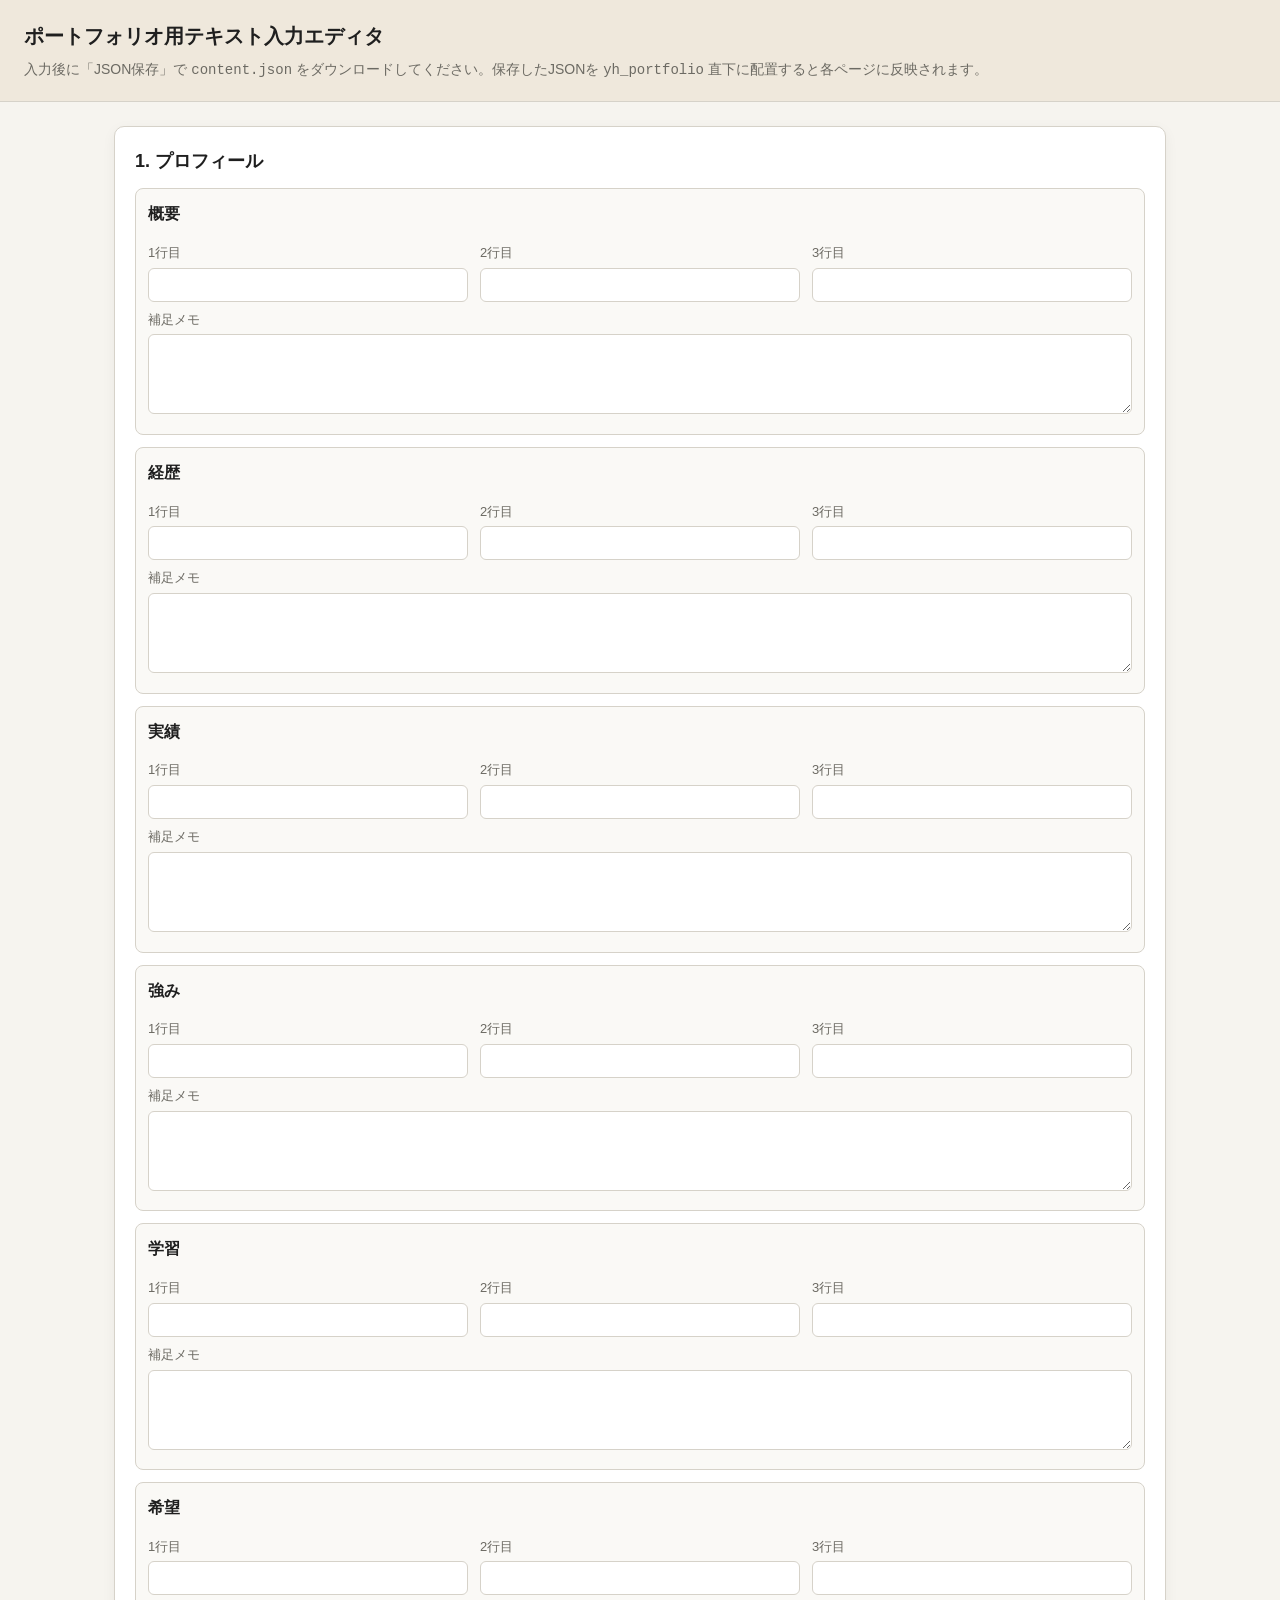
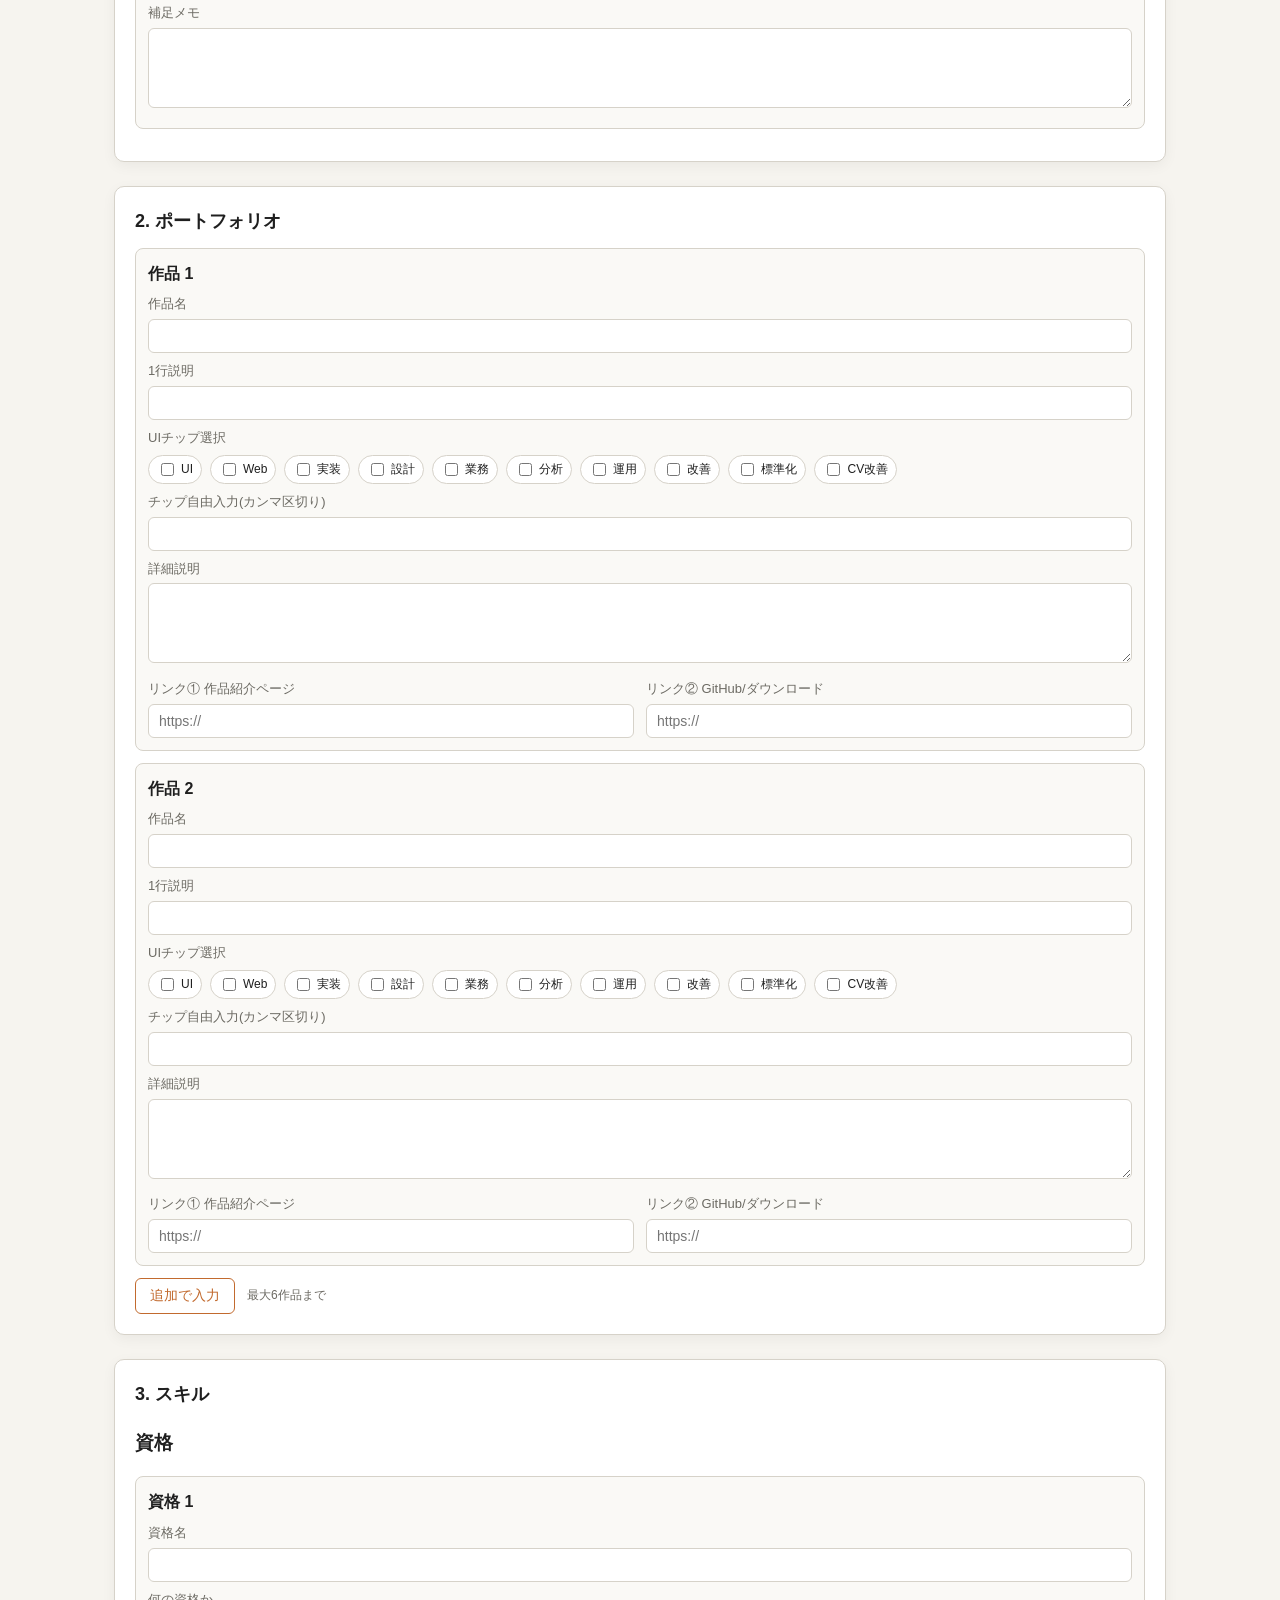
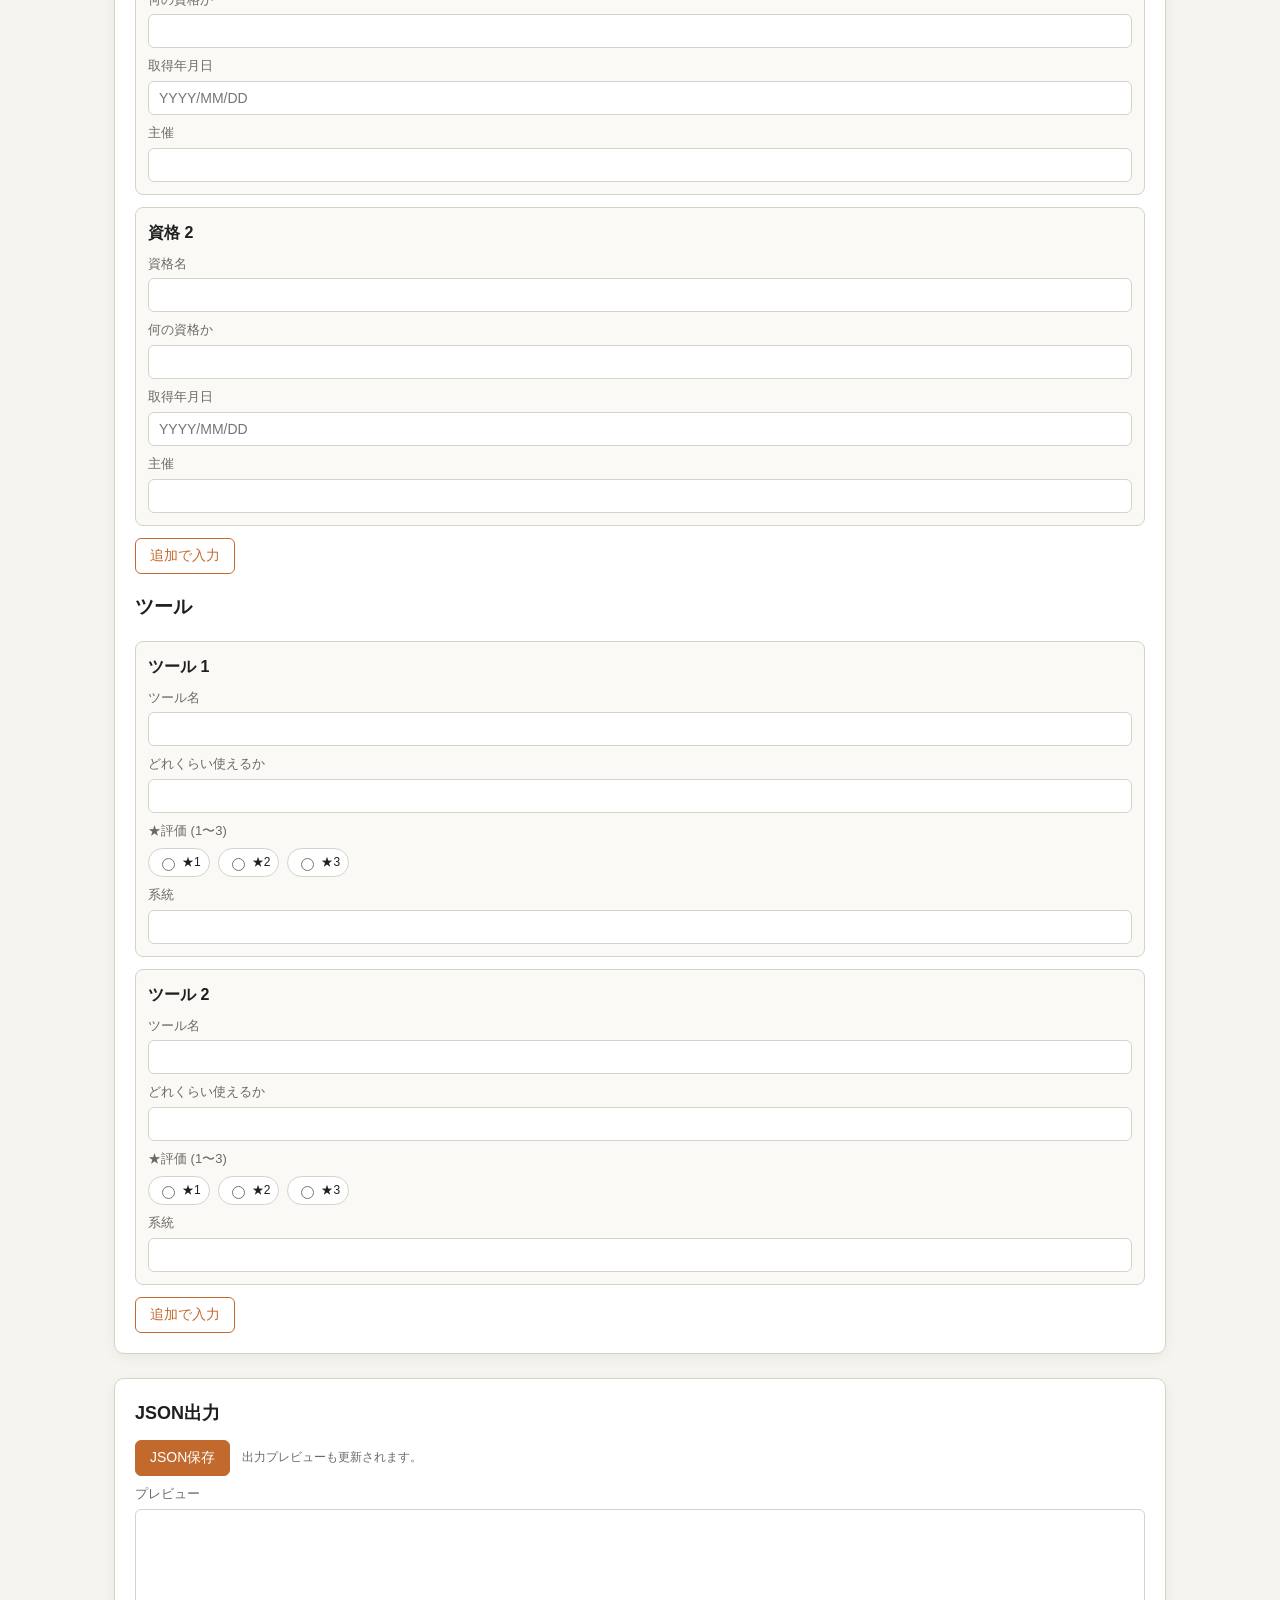
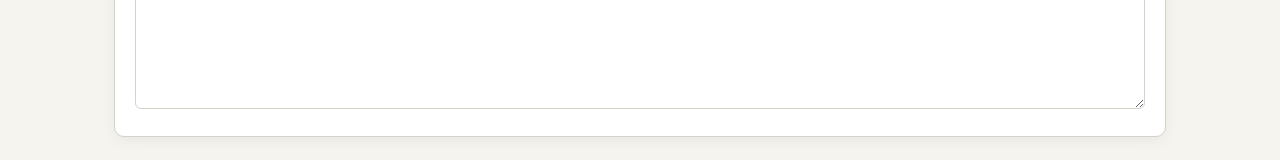
==== yh_portfolio/content_editor.html @ abac0bc5 "edit機能追加" ====
﻿<!DOCTYPE html>
<html lang="ja">
<head>
  <meta charset="UTF-8" />
  <meta name="viewport" content="width=device-width, initial-scale=1.0" />
  <title>Portfolio Content Editor</title>
  <style>
    :root {
      --bg: #f6f4ef;
      --panel: #ffffff;
      --line: #d6d2c9;
      --text: #1f1f1f;
      --muted: #6c6a63;
      --accent: #c26a2e;
    }
    * { box-sizing: border-box; }
    body {
      margin: 0;
      font-family: "Yu Gothic", "Hiragino Kaku Gothic ProN", "Noto Sans JP", sans-serif;
      color: var(--text);
      background: var(--bg);
      line-height: 1.6;
    }
    header {
      padding: 20px 24px;
      background: #efe8dc;
      border-bottom: 1px solid var(--line);
    }
    header h1 { margin: 0 0 6px; font-size: 20px; }
    header p { margin: 0; color: var(--muted); font-size: 14px; }
    main {
      max-width: 1100px;
      margin: 0 auto;
      padding: 24px;
      display: grid;
      gap: 24px;
    }
    section.panel {
      background: var(--panel);
      border: 1px solid var(--line);
      border-radius: 10px;
      padding: 20px;
      box-shadow: 0 4px 14px rgba(0,0,0,0.05);
    }
    section.panel h2 { margin: 0 0 12px; font-size: 18px; }
    .group {
      border: 1px solid var(--line);
      border-radius: 8px;
      padding: 12px;
      margin-bottom: 12px;
      background: #faf9f6;
    }
    .group h3 { margin: 0 0 8px; font-size: 16px; }
    label {
      display: block;
      font-size: 13px;
      color: var(--muted);
      margin: 8px 0 4px;
    }
    input[type="text"], input[type="url"], textarea, select {
      width: 100%;
      padding: 8px 10px;
      border: 1px solid var(--line);
      border-radius: 6px;
      font-size: 14px;
      background: #fff;
    }
    textarea { min-height: 80px; resize: vertical; }
    .row {
      display: grid;
      grid-template-columns: 1fr 1fr;
      gap: 12px;
    }
    .row-3 {
      display: grid;
      grid-template-columns: repeat(3, 1fr);
      gap: 12px;
    }
    .actions {
      display: flex;
      gap: 12px;
      align-items: center;
      flex-wrap: wrap;
      margin-top: 12px;
    }
    button {
      padding: 8px 14px;
      border: 1px solid var(--accent);
      background: var(--accent);
      color: #fff;
      border-radius: 6px;
      cursor: pointer;
      font-size: 14px;
    }
    button.secondary {
      background: #fff;
      color: var(--accent);
    }
    .chip-list {
      display: flex;
      flex-wrap: wrap;
      gap: 8px;
      margin-top: 6px;
    }
    .chip-list label {
      margin: 0;
      display: flex;
      align-items: center;
      gap: 4px;
      font-size: 12px;
      color: var(--text);
      background: #fff;
      border: 1px solid var(--line);
      border-radius: 999px;
      padding: 4px 8px;
    }
    .note { font-size: 12px; color: var(--muted); }
    .preview {
      width: 100%;
      min-height: 200px;
      font-family: ui-monospace, "SF Mono", Menlo, Consolas, monospace;
      font-size: 12px;
    }
  </style>
</head>
<body>
  <header>
    <h1>ポートフォリオ用テキスト入力エディタ</h1>
    <p>入力後に「JSON保存」で <code>content.json</code> をダウンロードしてください。保存したJSONを <code>yh_portfolio</code> 直下に配置すると各ページに反映されます。</p>
  </header>

  <main>
    <section class="panel" id="profilePanel">
      <h2>1. プロフィール</h2>
      <div id="profileSections"></div>
    </section>

    <section class="panel" id="portfolioPanel">
      <h2>2. ポートフォリオ</h2>
      <div id="workList"></div>
      <div class="actions">
        <button type="button" id="addWorkBtn" class="secondary">追加で入力</button>
        <span class="note">最大6作品まで</span>
      </div>
    </section>

    <section class="panel" id="skillsPanel">
      <h2>3. スキル</h2>
      <h3>資格</h3>
      <div id="certList"></div>
      <div class="actions">
        <button type="button" id="addCertBtn" class="secondary">追加で入力</button>
      </div>

      <h3>ツール</h3>
      <div id="toolList"></div>
      <div class="actions">
        <button type="button" id="addToolBtn" class="secondary">追加で入力</button>
      </div>
    </section>

    <section class="panel">
      <h2>JSON出力</h2>
      <div class="actions">
        <button type="button" id="saveJsonBtn">JSON保存</button>
        <span class="note">出力プレビューも更新されます。</span>
      </div>
      <label for="jsonPreview">プレビュー</label>
      <textarea id="jsonPreview" class="preview" readonly></textarea>
    </section>
  </main>

  <script>
    const PROFILE_KEYS = [
      { key: '概要', title: '概要' },
      { key: '経歴', title: '経歴' },
      { key: '実績', title: '実績' },
      { key: '強み', title: '強み' },
      { key: '学習', title: '学習' },
      { key: '希望', title: '希望' }
    ];

    const TAG_OPTIONS = ['UI', 'Web', '実装', '設計', '業務', '分析', '運用', '改善', '標準化', 'CV改善'];

    const profileSections = document.getElementById('profileSections');
    const workList = document.getElementById('workList');
    const certList = document.getElementById('certList');
    const toolList = document.getElementById('toolList');
    const addWorkBtn = document.getElementById('addWorkBtn');
    const addCertBtn = document.getElementById('addCertBtn');
    const addToolBtn = document.getElementById('addToolBtn');
    const saveJsonBtn = document.getElementById('saveJsonBtn');
    const jsonPreview = document.getElementById('jsonPreview');

    function createProfileSection(section) {
      const wrap = document.createElement('div');
      wrap.className = 'group';
      wrap.dataset.key = section.key;
      wrap.innerHTML = `
        <h3>${section.title}</h3>
        <div class="row-3">
          <div>
            <label>1行目</label>
            <input type="text" data-row="0" />
          </div>
          <div>
            <label>2行目</label>
            <input type="text" data-row="1" />
          </div>
          <div>
            <label>3行目</label>
            <input type="text" data-row="2" />
          </div>
        </div>
        <label>補足メモ</label>
        <textarea data-note></textarea>
      `;
      return wrap;
    }

    function createTagSelector() {
      const box = document.createElement('div');
      box.className = 'chip-list';
      TAG_OPTIONS.forEach((tag) => {
        const label = document.createElement('label');
        label.innerHTML = `<input type="checkbox" value="${tag}" />${tag}`;
        box.appendChild(label);
      });
      return box;
    }

    function createWorkGroup(index) {
      const group = document.createElement('div');
      group.className = 'group';
      group.dataset.type = 'work';
      group.innerHTML = `
        <h3>作品 ${index + 1}</h3>
        <label>作品名</label>
        <input type="text" data-field="title" />
        <label>1行説明</label>
        <input type="text" data-field="short" />
        <label>UIチップ選択</label>
      `;
      const chipBox = createTagSelector();
      chipBox.dataset.field = 'tags';
      group.appendChild(chipBox);
      const custom = document.createElement('div');
      custom.innerHTML = `
        <label>チップ自由入力(カンマ区切り)</label>
        <input type="text" data-field="tagsCustom" />
      `;
      group.appendChild(custom);
      const detail = document.createElement('div');
      detail.innerHTML = `
        <label>詳細説明</label>
        <textarea data-field="detail"></textarea>
        <div class="row">
          <div>
            <label>リンク① 作品紹介ページ</label>
            <input type="url" data-field="pageUrl" placeholder="https://" />
          </div>
          <div>
            <label>リンク② GitHub/ダウンロード</label>
            <input type="url" data-field="downloadUrl" placeholder="https://" />
          </div>
        </div>
      `;
      group.appendChild(detail);
      return group;
    }

    function createCertGroup(index) {
      const group = document.createElement('div');
      group.className = 'group';
      group.dataset.type = 'cert';
      group.innerHTML = `
        <h3>資格 ${index + 1}</h3>
        <label>資格名</label>
        <input type="text" data-field="name" />
        <label>何の資格か</label>
        <input type="text" data-field="desc" />
        <label>取得年月日</label>
        <input type="text" data-field="date" placeholder="YYYY/MM/DD" />
        <label>主催</label>
        <input type="text" data-field="org" />
      `;
      return group;
    }

    function createToolGroup(index) {
      const group = document.createElement('div');
      group.className = 'group';
      group.dataset.type = 'tool';
      group.innerHTML = `
        <h3>ツール ${index + 1}</h3>
        <label>ツール名</label>
        <input type="text" data-field="name" />
        <label>どれくらい使えるか</label>
        <input type="text" data-field="levelText" />
        <label>★評価 (1〜3)</label>
        <div class="chip-list" data-field="stars">
          <label><input type="radio" name="stars-${index}" value="1" />★1</label>
          <label><input type="radio" name="stars-${index}" value="2" />★2</label>
          <label><input type="radio" name="stars-${index}" value="3" />★3</label>
        </div>
        <label>系統</label>
        <input type="text" data-field="category" />
      `;
      return group;
    }

    function addWork() {
      const count = workList.querySelectorAll('[data-type="work"]').length;
      if (count >= 6) return;
      workList.appendChild(createWorkGroup(count));
    }

    function addCert() {
      const count = certList.querySelectorAll('[data-type="cert"]').length;
      certList.appendChild(createCertGroup(count));
    }

    function addTool() {
      const count = toolList.querySelectorAll('[data-type="tool"]').length;
      toolList.appendChild(createToolGroup(count));
    }

    function collectProfile() {
      return PROFILE_KEYS.map((section) => {
        const el = profileSections.querySelector(`[data-key="${section.key}"]`);
        const rows = Array.from(el.querySelectorAll('input[data-row]')).map((input) => input.value.trim());
        const note = el.querySelector('[data-note]').value.trim();
        return { key: section.key, rows, note };
      });
    }

    function collectWorks() {
      const works = [];
      workList.querySelectorAll('[data-type="work"]').forEach((el, index) => {
        const title = el.querySelector('[data-field="title"]').value.trim();
        const short = el.querySelector('[data-field="short"]').value.trim();
        const detail = el.querySelector('[data-field="detail"]').value.trim();
        const pageUrl = el.querySelector('[data-field="pageUrl"]').value.trim();
        const downloadUrl = el.querySelector('[data-field="downloadUrl"]').value.trim();
        const selectedTags = Array.from(el.querySelectorAll('[data-field="tags"] input:checked')).map((i) => i.value);
        const customTagsRaw = el.querySelector('[data-field="tagsCustom"]').value;
        const customTags = customTagsRaw.split(',').map((t) => t.trim()).filter(Boolean);
        const tags = Array.from(new Set([...selectedTags, ...customTags]));

        const isEmpty = !title && !short && !detail && !pageUrl && !downloadUrl && tags.length === 0;
        if (isEmpty) return;

        works.push({
          id: `work-${String(index + 1).padStart(2, '0')}`,
          title,
          short,
          tags,
          detail,
          pageUrl,
          downloadUrl
        });
      });
      return works;
    }

    function collectCerts() {
      const certs = [];
      certList.querySelectorAll('[data-type="cert"]').forEach((el) => {
        const name = el.querySelector('[data-field="name"]').value.trim();
        const desc = el.querySelector('[data-field="desc"]').value.trim();
        const date = el.querySelector('[data-field="date"]').value.trim();
        const org = el.querySelector('[data-field="org"]').value.trim();
        const isEmpty = !name && !desc && !date && !org;
        if (isEmpty) return;
        certs.push({ name, desc, date, org });
      });
      return certs;
    }

    function collectTools() {
      const tools = [];
      toolList.querySelectorAll('[data-type="tool"]').forEach((el, index) => {
        const name = el.querySelector('[data-field="name"]').value.trim();
        const levelText = el.querySelector('[data-field="levelText"]').value.trim();
        const starsNode = el.querySelector(`[name="stars-${index}"]:checked`);
        const stars = starsNode ? Number(starsNode.value) : 0;
        const category = el.querySelector('[data-field="category"]').value.trim();
        const isEmpty = !name && !levelText && !stars && !category;
        if (isEmpty) return;
        tools.push({ name, levelText, stars, category });
      });
      return tools;
    }

    function generateJson() {
      const works = collectWorks();
      const data = {
        profile: { sections: collectProfile() },
        portfolio: {
          works,
          featured: works.slice(0, 3).map((w) => w.id)
        },
        skills: {
          certs: collectCerts(),
          tools: collectTools()
        }
      };
      const json = JSON.stringify(data, null, 2);
      jsonPreview.value = json;
      return json;
    }

    function downloadJson() {
      const json = generateJson();
      const blob = new Blob([json], { type: 'application/json' });
      const url = URL.createObjectURL(blob);
      const a = document.createElement('a');
      a.href = url;
      a.download = 'content.json';
      document.body.appendChild(a);
      a.click();
      document.body.removeChild(a);
      URL.revokeObjectURL(url);
    }

    PROFILE_KEYS.forEach((section) => profileSections.appendChild(createProfileSection(section)));
    addWork();
    addWork();
    addCert();
    addCert();
    addTool();
    addTool();

    addWorkBtn.addEventListener('click', addWork);
    addCertBtn.addEventListener('click', addCert);
    addToolBtn.addEventListener('click', addTool);
    saveJsonBtn.addEventListener('click', downloadJson);
  </script>
</body>
</html>
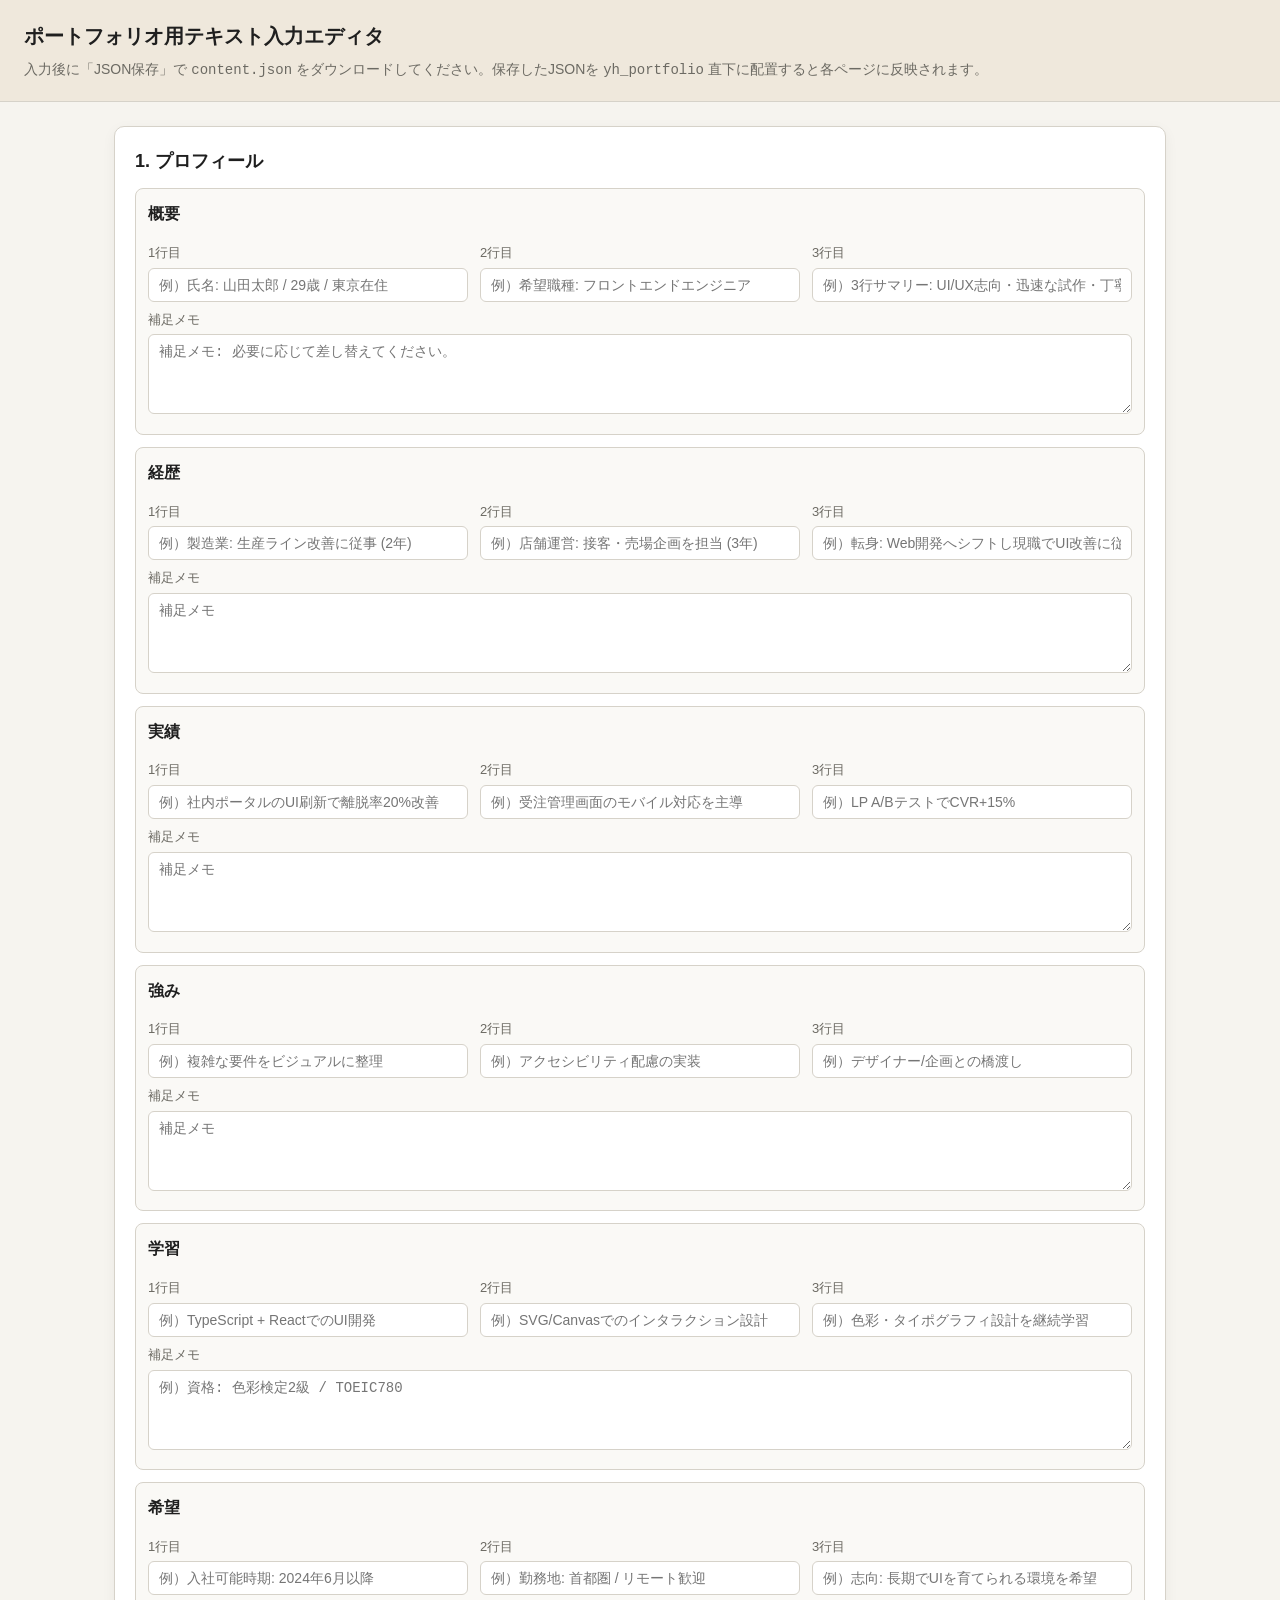
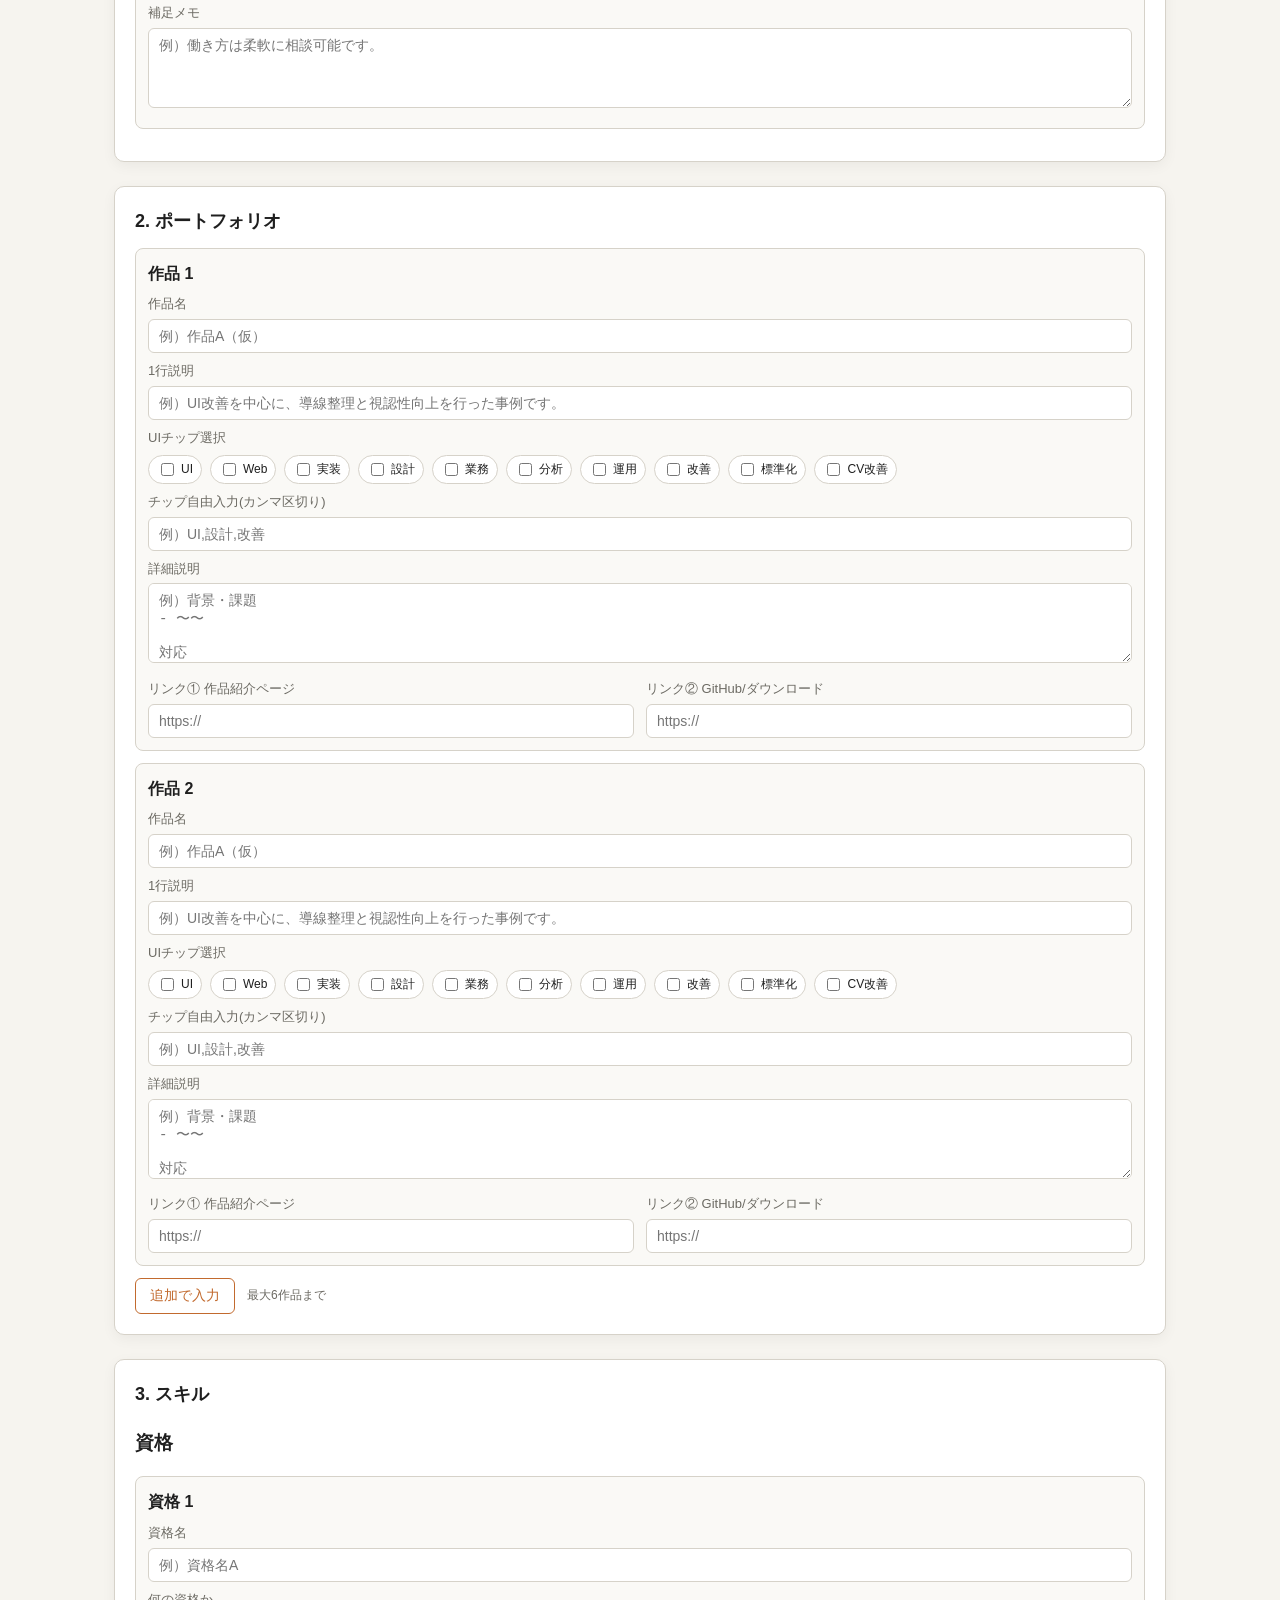
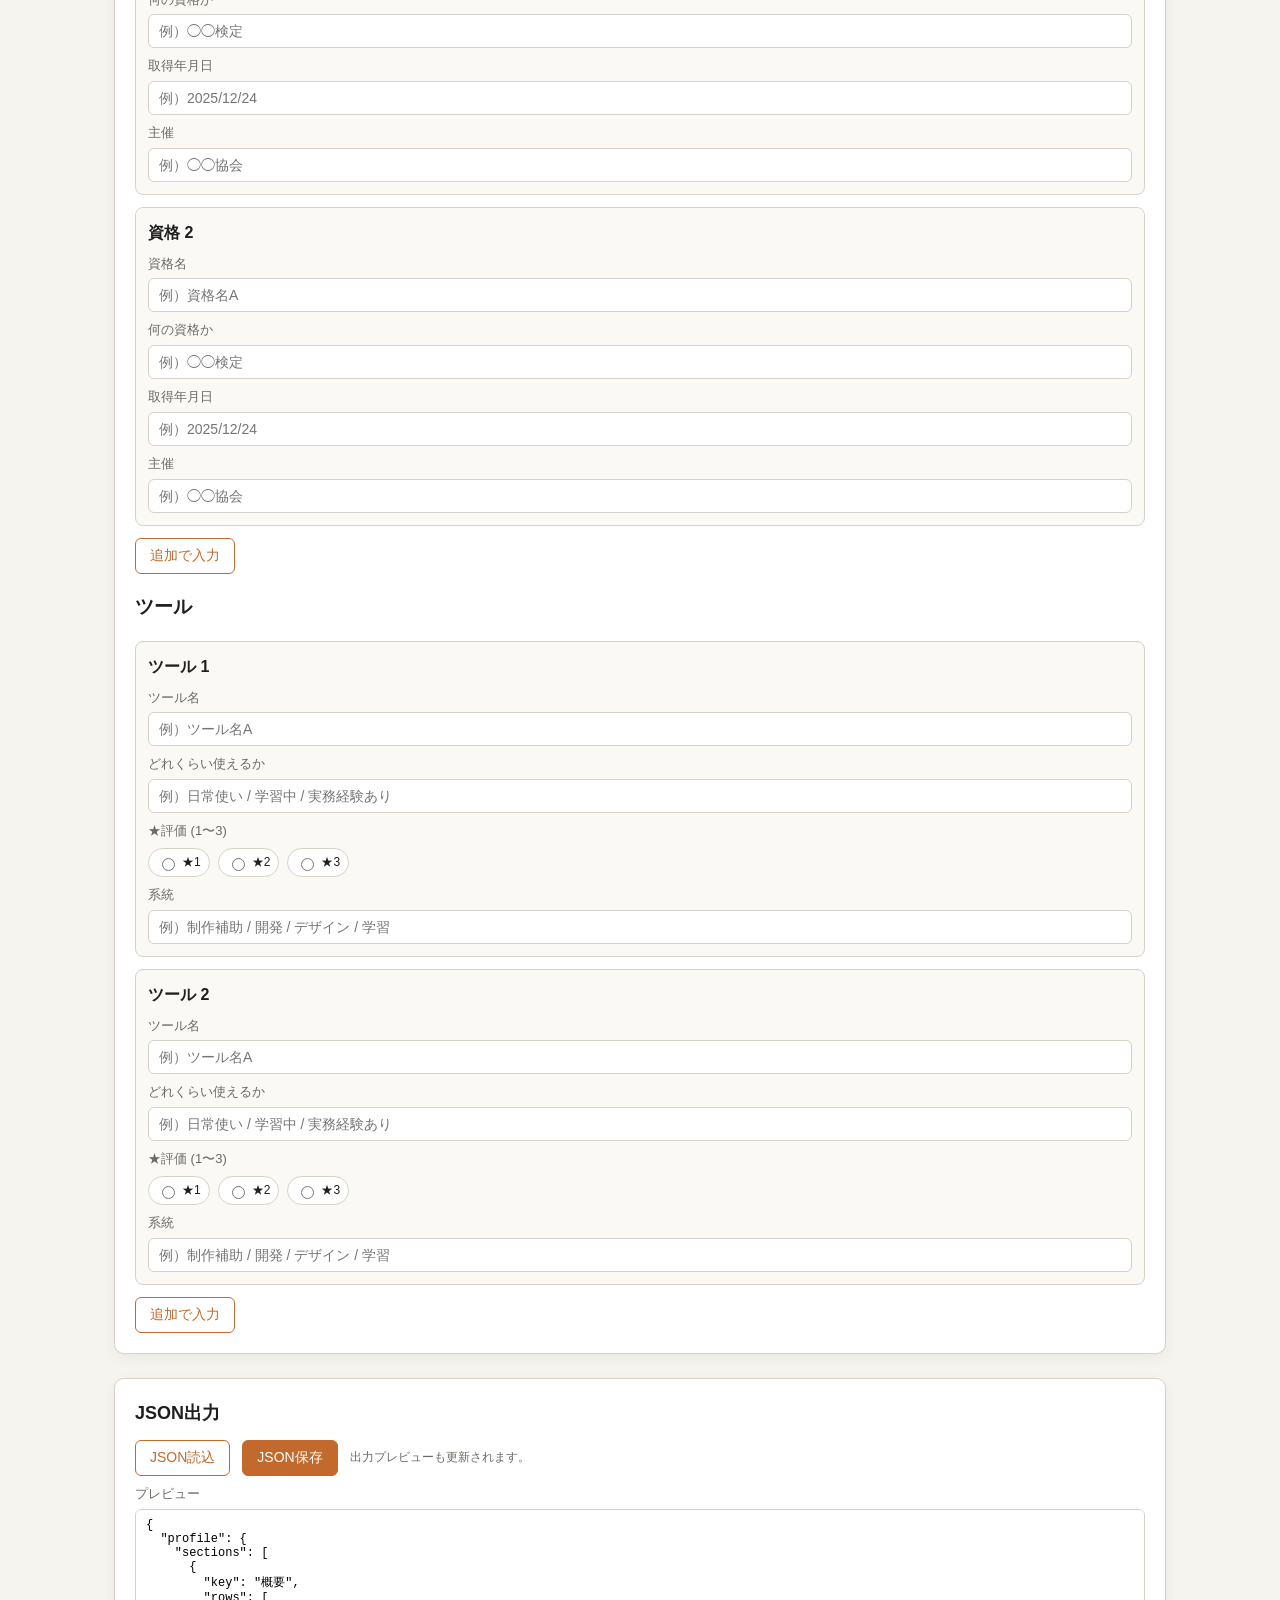
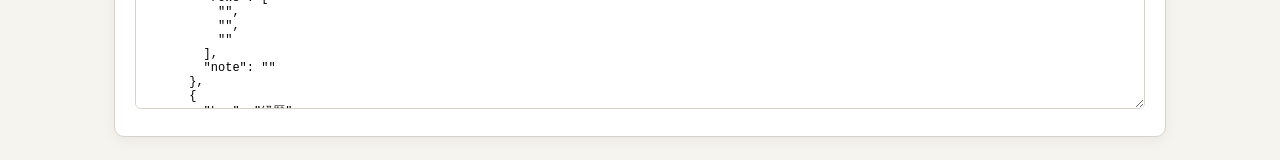
==== commit a93d491b: "プレースホルダの追加" ====
--- a/yh_portfolio/content_editor.html
+++ b/yh_portfolio/content_editor.html
@@ -162,9 +162,11 @@
     <section class="panel">
       <h2>JSON出力</h2>
       <div class="actions">
+        <button type="button" id="loadJsonBtn" class="secondary">JSON読込</button>
         <button type="button" id="saveJsonBtn">JSON保存</button>
         <span class="note">出力プレビューも更新されます。</span>
       </div>
+      <input type="file" id="jsonFileInput" accept="application/json" style="display:none" />
       <label for="jsonPreview">プレビュー</label>
       <textarea id="jsonPreview" class="preview" readonly></textarea>
     </section>
@@ -172,12 +174,66 @@
 
   <script>
     const PROFILE_KEYS = [
-      { key: '概要', title: '概要' },
-      { key: '経歴', title: '経歴' },
-      { key: '実績', title: '実績' },
-      { key: '強み', title: '強み' },
-      { key: '学習', title: '学習' },
-      { key: '希望', title: '希望' }
+      {
+        key: '概要',
+        title: '概要',
+        placeholders: [
+          '例）氏名: 山田太郎 / 29歳 / 東京在住',
+          '例）希望職種: フロントエンドエンジニア',
+          '例）3行サマリー: UI/UX志向・迅速な試作・丁寧な運用'
+        ],
+        notePlaceholder: '補足メモ: 必要に応じて差し替えてください。'
+      },
+      {
+        key: '経歴',
+        title: '経歴',
+        placeholders: [
+          '例）製造業: 生産ライン改善に従事 (2年)',
+          '例）店舗運営: 接客・売場企画を担当 (3年)',
+          '例）転身: Web開発へシフトし現職でUI改善に従事'
+        ],
+        notePlaceholder: '補足メモ'
+      },
+      {
+        key: '実績',
+        title: '実績',
+        placeholders: [
+          '例）社内ポータルのUI刷新で離脱率20%改善',
+          '例）受注管理画面のモバイル対応を主導',
+          '例）LP A/BテストでCVR+15%'
+        ],
+        notePlaceholder: '補足メモ'
+      },
+      {
+        key: '強み',
+        title: '強み',
+        placeholders: [
+          '例）複雑な要件をビジュアルに整理',
+          '例）アクセシビリティ配慮の実装',
+          '例）デザイナー/企画との橋渡し'
+        ],
+        notePlaceholder: '補足メモ'
+      },
+      {
+        key: '学習',
+        title: '学習',
+        placeholders: [
+          '例）TypeScript + ReactでのUI開発',
+          '例）SVG/Canvasでのインタラクション設計',
+          '例）色彩・タイポグラフィ設計を継続学習'
+        ],
+        notePlaceholder: '例）資格: 色彩検定2級 / TOEIC780'
+      },
+      {
+        key: '希望',
+        title: '希望',
+        placeholders: [
+          '例）入社可能時期: 2024年6月以降',
+          '例）勤務地: 首都圏 / リモート歓迎',
+          '例）志向: 長期でUIを育てられる環境を希望'
+        ],
+        notePlaceholder: '例）働き方は柔軟に相談可能です。'
+      }
     ];
 
     const TAG_OPTIONS = ['UI', 'Web', '実装', '設計', '業務', '分析', '運用', '改善', '標準化', 'CV改善'];
@@ -189,6 +245,8 @@
     const addWorkBtn = document.getElementById('addWorkBtn');
     const addCertBtn = document.getElementById('addCertBtn');
     const addToolBtn = document.getElementById('addToolBtn');
+    const loadJsonBtn = document.getElementById('loadJsonBtn');
+    const jsonFileInput = document.getElementById('jsonFileInput');
     const saveJsonBtn = document.getElementById('saveJsonBtn');
     const jsonPreview = document.getElementById('jsonPreview');
 
@@ -201,19 +259,19 @@
         <div class="row-3">
           <div>
             <label>1行目</label>
-            <input type="text" data-row="0" />
+            <input type="text" data-row="0" placeholder="${section.placeholders[0]}" />
           </div>
           <div>
             <label>2行目</label>
-            <input type="text" data-row="1" />
+            <input type="text" data-row="1" placeholder="${section.placeholders[1]}" />
           </div>
           <div>
             <label>3行目</label>
-            <input type="text" data-row="2" />
+            <input type="text" data-row="2" placeholder="${section.placeholders[2]}" />
           </div>
         </div>
         <label>補足メモ</label>
-        <textarea data-note></textarea>
+        <textarea data-note placeholder="${section.notePlaceholder}"></textarea>
       `;
       return wrap;
     }
@@ -236,9 +294,9 @@
       group.innerHTML = `
         <h3>作品 ${index + 1}</h3>
         <label>作品名</label>
-        <input type="text" data-field="title" />
+        <input type="text" data-field="title" placeholder="例）作品A（仮）" />
         <label>1行説明</label>
-        <input type="text" data-field="short" />
+        <input type="text" data-field="short" placeholder="例）UI改善を中心に、導線整理と視認性向上を行った事例です。" />
         <label>UIチップ選択</label>
       `;
       const chipBox = createTagSelector();
@@ -247,13 +305,13 @@
       const custom = document.createElement('div');
       custom.innerHTML = `
         <label>チップ自由入力(カンマ区切り)</label>
-        <input type="text" data-field="tagsCustom" />
+        <input type="text" data-field="tagsCustom" placeholder="例）UI,設計,改善" />
       `;
       group.appendChild(custom);
       const detail = document.createElement('div');
       detail.innerHTML = `
         <label>詳細説明</label>
-        <textarea data-field="detail"></textarea>
+        <textarea data-field="detail" placeholder="例）背景・課題\n- 〜〜\n\n対応\n- 〜〜\n\n結果\n- 〜〜"></textarea>
         <div class="row">
           <div>
             <label>リンク① 作品紹介ページ</label>
@@ -276,13 +334,13 @@
       group.innerHTML = `
         <h3>資格 ${index + 1}</h3>
         <label>資格名</label>
-        <input type="text" data-field="name" />
+        <input type="text" data-field="name" placeholder="例）資格名A" />
         <label>何の資格か</label>
-        <input type="text" data-field="desc" />
+        <input type="text" data-field="desc" placeholder="例）◯◯検定" />
         <label>取得年月日</label>
-        <input type="text" data-field="date" placeholder="YYYY/MM/DD" />
+        <input type="text" data-field="date" placeholder="例）2025/12/24" />
         <label>主催</label>
-        <input type="text" data-field="org" />
+        <input type="text" data-field="org" placeholder="例）◯◯協会" />
       `;
       return group;
     }
@@ -294,9 +352,9 @@
       group.innerHTML = `
         <h3>ツール ${index + 1}</h3>
         <label>ツール名</label>
-        <input type="text" data-field="name" />
+        <input type="text" data-field="name" placeholder="例）ツール名A" />
         <label>どれくらい使えるか</label>
-        <input type="text" data-field="levelText" />
+        <input type="text" data-field="levelText" placeholder="例）日常使い / 学習中 / 実務経験あり" />
         <label>★評価 (1〜3)</label>
         <div class="chip-list" data-field="stars">
           <label><input type="radio" name="stars-${index}" value="1" />★1</label>
@@ -304,7 +362,7 @@
           <label><input type="radio" name="stars-${index}" value="3" />★3</label>
         </div>
         <label>系統</label>
-        <input type="text" data-field="category" />
+        <input type="text" data-field="category" placeholder="例）制作補助 / 開発 / デザイン / 学習" />
       `;
       return group;
     }
@@ -313,6 +371,7 @@
       const count = workList.querySelectorAll('[data-type="work"]').length;
       if (count >= 6) return;
       workList.appendChild(createWorkGroup(count));
+      refreshStarNames();
     }
 
     function addCert() {
@@ -323,6 +382,7 @@
     function addTool() {
       const count = toolList.querySelectorAll('[data-type="tool"]').length;
       toolList.appendChild(createToolGroup(count));
+      refreshStarNames();
     }
 
     function collectProfile() {
@@ -423,6 +483,117 @@
       URL.revokeObjectURL(url);
     }
 
+    function refreshStarNames() {
+      toolList.querySelectorAll('[data-type="tool"]').forEach((el, index) => {
+        el.querySelectorAll('input[type="radio"]').forEach((input) => {
+          input.name = `stars-${index}`;
+        });
+      });
+    }
+
+    function fillProfile(sections) {
+      if (!Array.isArray(sections)) return;
+      sections.forEach((sec) => {
+        const wrap = profileSections.querySelector(`[data-key="${sec.key}"]`);
+        if (!wrap) return;
+        if (Array.isArray(sec.rows)) {
+          wrap.querySelectorAll('input[data-row]').forEach((input, i) => {
+            input.value = sec.rows[i] || '';
+          });
+        }
+        const note = wrap.querySelector('[data-note]');
+        if (note) note.value = sec.note || '';
+      });
+    }
+
+    function fillWorks(works) {
+      if (!Array.isArray(works)) return;
+      workList.innerHTML = '';
+      works.slice(0, 6).forEach((work, index) => {
+        const group = createWorkGroup(index);
+        group.querySelector('[data-field="title"]').value = work.title || '';
+        group.querySelector('[data-field="short"]').value = work.short || '';
+        group.querySelector('[data-field="detail"]').value = work.detail || '';
+        group.querySelector('[data-field="pageUrl"]').value = work.pageUrl || '';
+        group.querySelector('[data-field="downloadUrl"]').value = work.downloadUrl || '';
+
+        const tagSet = new Set(Array.isArray(work.tags) ? work.tags.map((t) => String(t)) : []);
+        group.querySelectorAll('[data-field="tags"] input[type="checkbox"]').forEach((cb) => {
+          cb.checked = tagSet.has(cb.value);
+          if (cb.checked) tagSet.delete(cb.value);
+        });
+        if (tagSet.size) {
+          group.querySelector('[data-field="tagsCustom"]').value = Array.from(tagSet).join(',');
+        }
+        workList.appendChild(group);
+      });
+      if (workList.children.length === 0) {
+        addWork();
+        addWork();
+      }
+    }
+
+    function fillCerts(certs) {
+      if (!Array.isArray(certs)) return;
+      certList.innerHTML = '';
+      certs.forEach((c, index) => {
+        const group = createCertGroup(index);
+        group.querySelector('[data-field="name"]').value = c.name || '';
+        group.querySelector('[data-field="desc"]').value = c.desc || '';
+        group.querySelector('[data-field="date"]').value = c.date || '';
+        group.querySelector('[data-field="org"]').value = c.org || '';
+        certList.appendChild(group);
+      });
+      if (certList.children.length === 0) {
+        addCert();
+        addCert();
+      }
+    }
+
+    function fillTools(tools) {
+      if (!Array.isArray(tools)) return;
+      toolList.innerHTML = '';
+      tools.forEach((t, index) => {
+        const group = createToolGroup(index);
+        group.querySelector('[data-field="name"]').value = t.name || '';
+        group.querySelector('[data-field="levelText"]').value = t.levelText || '';
+        const stars = Number(t.stars) || 0;
+        if (stars >= 1 && stars <= 3) {
+          const radio = group.querySelector(`input[type="radio"][value="${stars}"]`);
+          if (radio) radio.checked = true;
+        }
+        group.querySelector('[data-field="category"]').value = t.category || '';
+        toolList.appendChild(group);
+      });
+      refreshStarNames();
+      if (toolList.children.length === 0) {
+        addTool();
+        addTool();
+      }
+    }
+
+    function loadJsonObject(data) {
+      fillProfile(data?.profile?.sections);
+      fillWorks(data?.portfolio?.works);
+      fillCerts(data?.skills?.certs);
+      fillTools(data?.skills?.tools);
+      generateJson();
+    }
+
+    function handleJsonFile(file) {
+      if (!file) return;
+      const reader = new FileReader();
+      reader.onload = () => {
+        try {
+          const data = JSON.parse(String(reader.result || '{}'));
+          loadJsonObject(data);
+        } catch (e) {
+          alert('JSONの読み込みに失敗しました。');
+        }
+      };
+      reader.readAsText(file);
+    }
+
     PROFILE_KEYS.forEach((section) => profileSections.appendChild(createProfileSection(section)));
     addWork();
     addWork();
@@ -430,11 +601,15 @@
     addCert();
     addTool();
     addTool();
+    refreshStarNames();
 
     addWorkBtn.addEventListener('click', addWork);
     addCertBtn.addEventListener('click', addCert);
     addToolBtn.addEventListener('click', addTool);
+    loadJsonBtn.addEventListener('click', () => jsonFileInput.click());
+    jsonFileInput.addEventListener('change', (e) => handleJsonFile(e.target.files[0]));
     saveJsonBtn.addEventListener('click', downloadJson);
+    generateJson();
   </script>
 </body>
-</html>+</html>
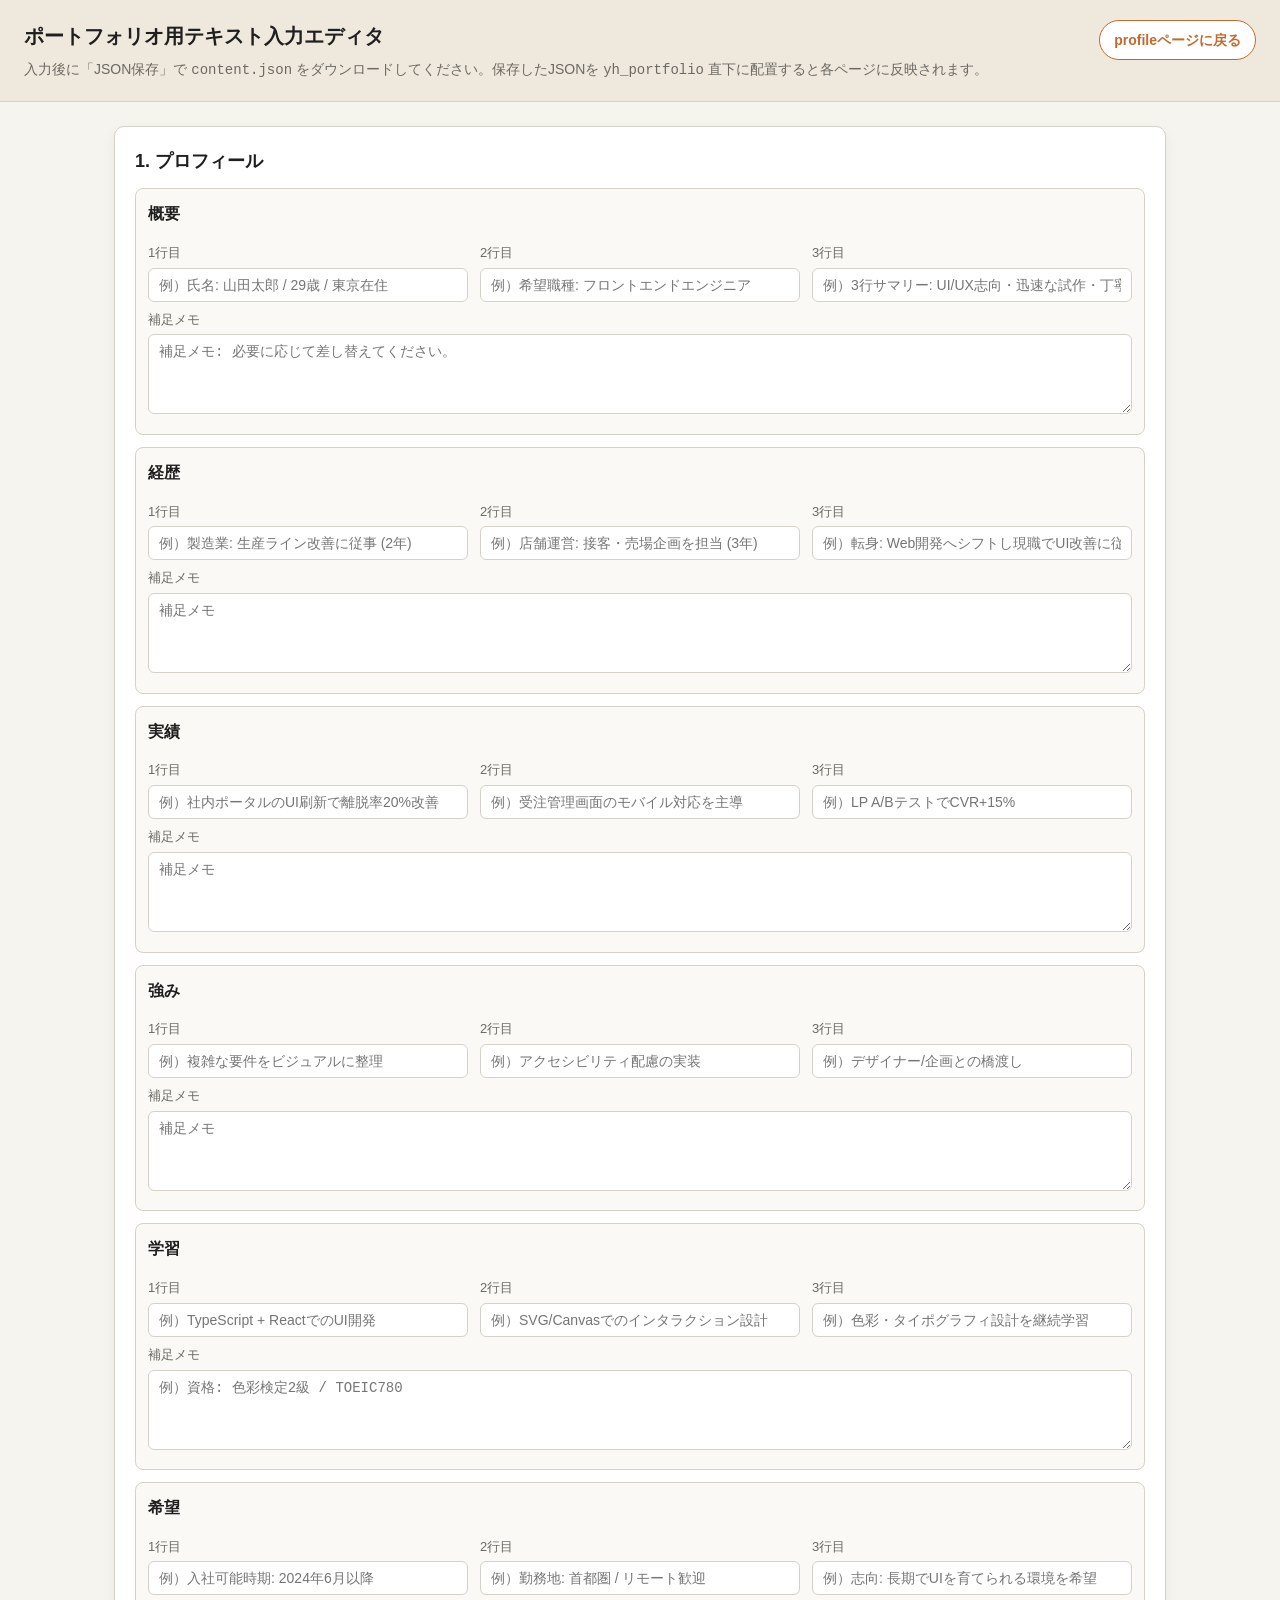
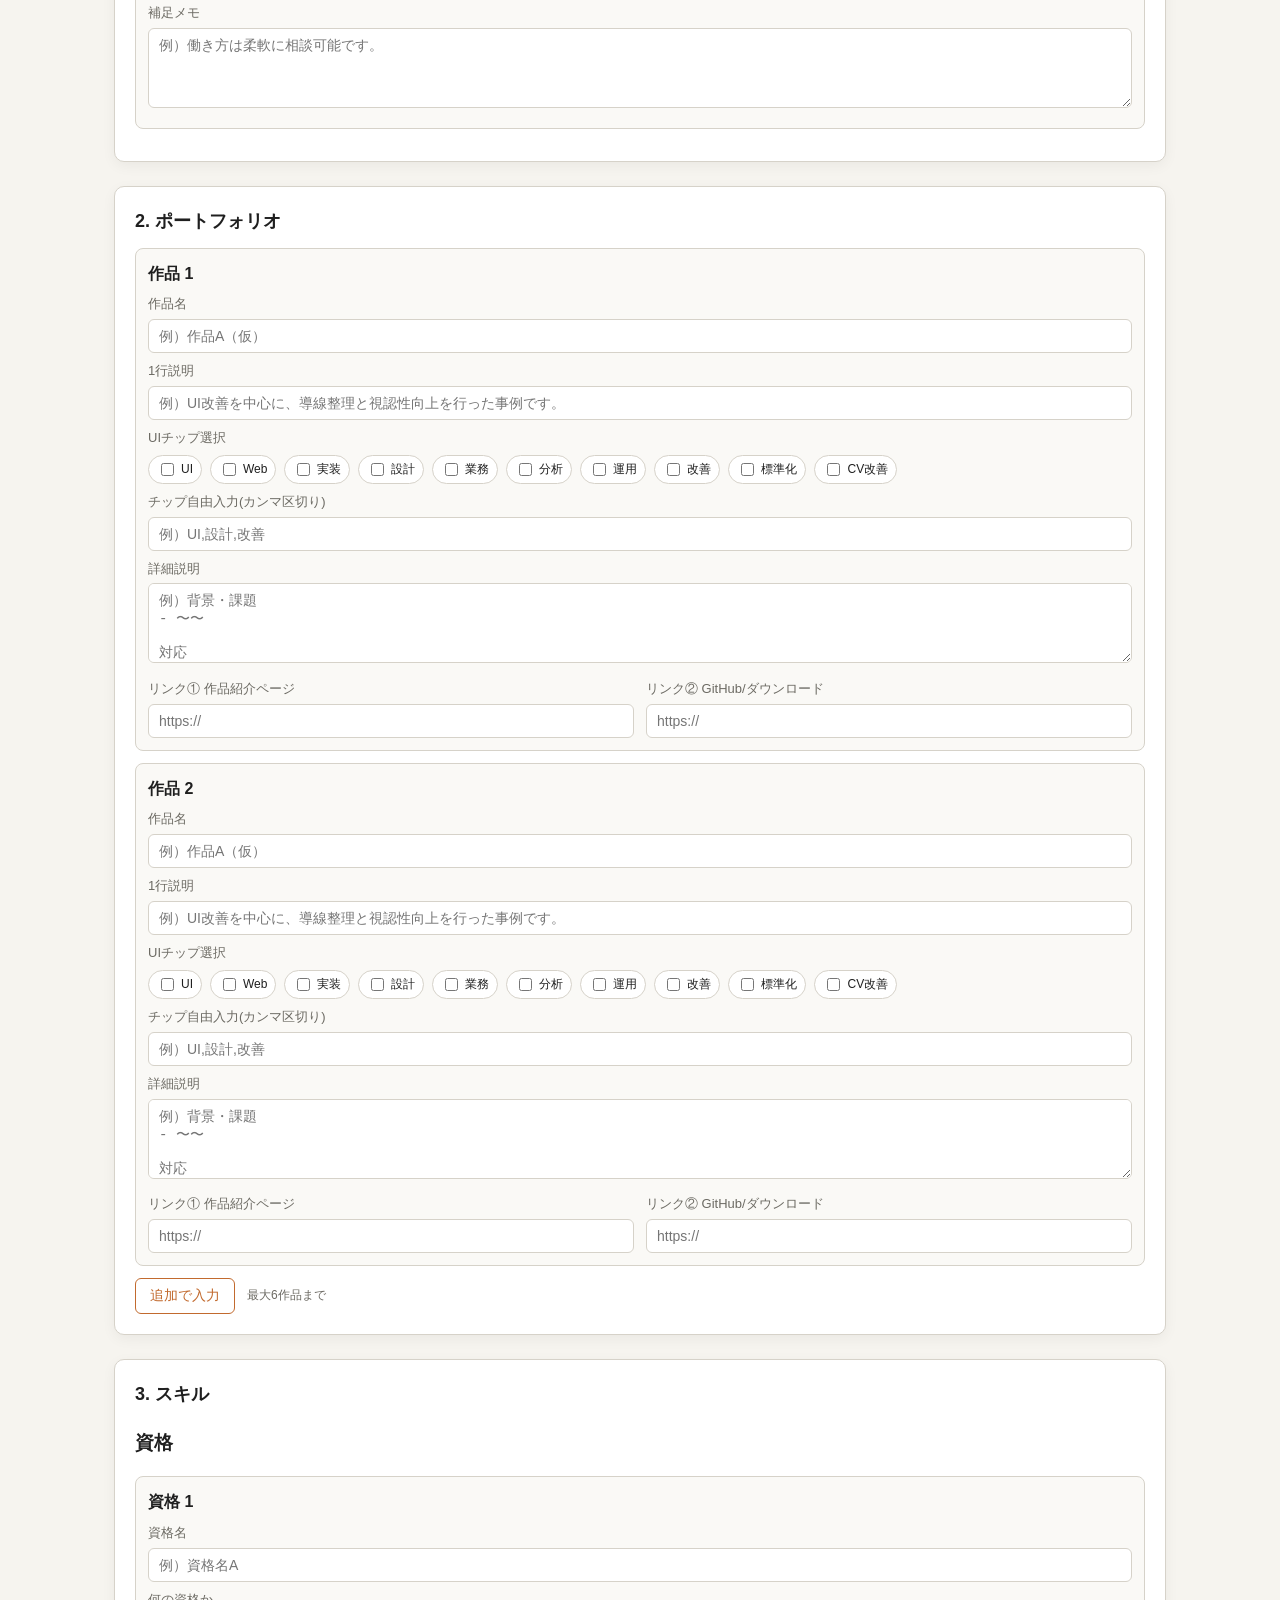
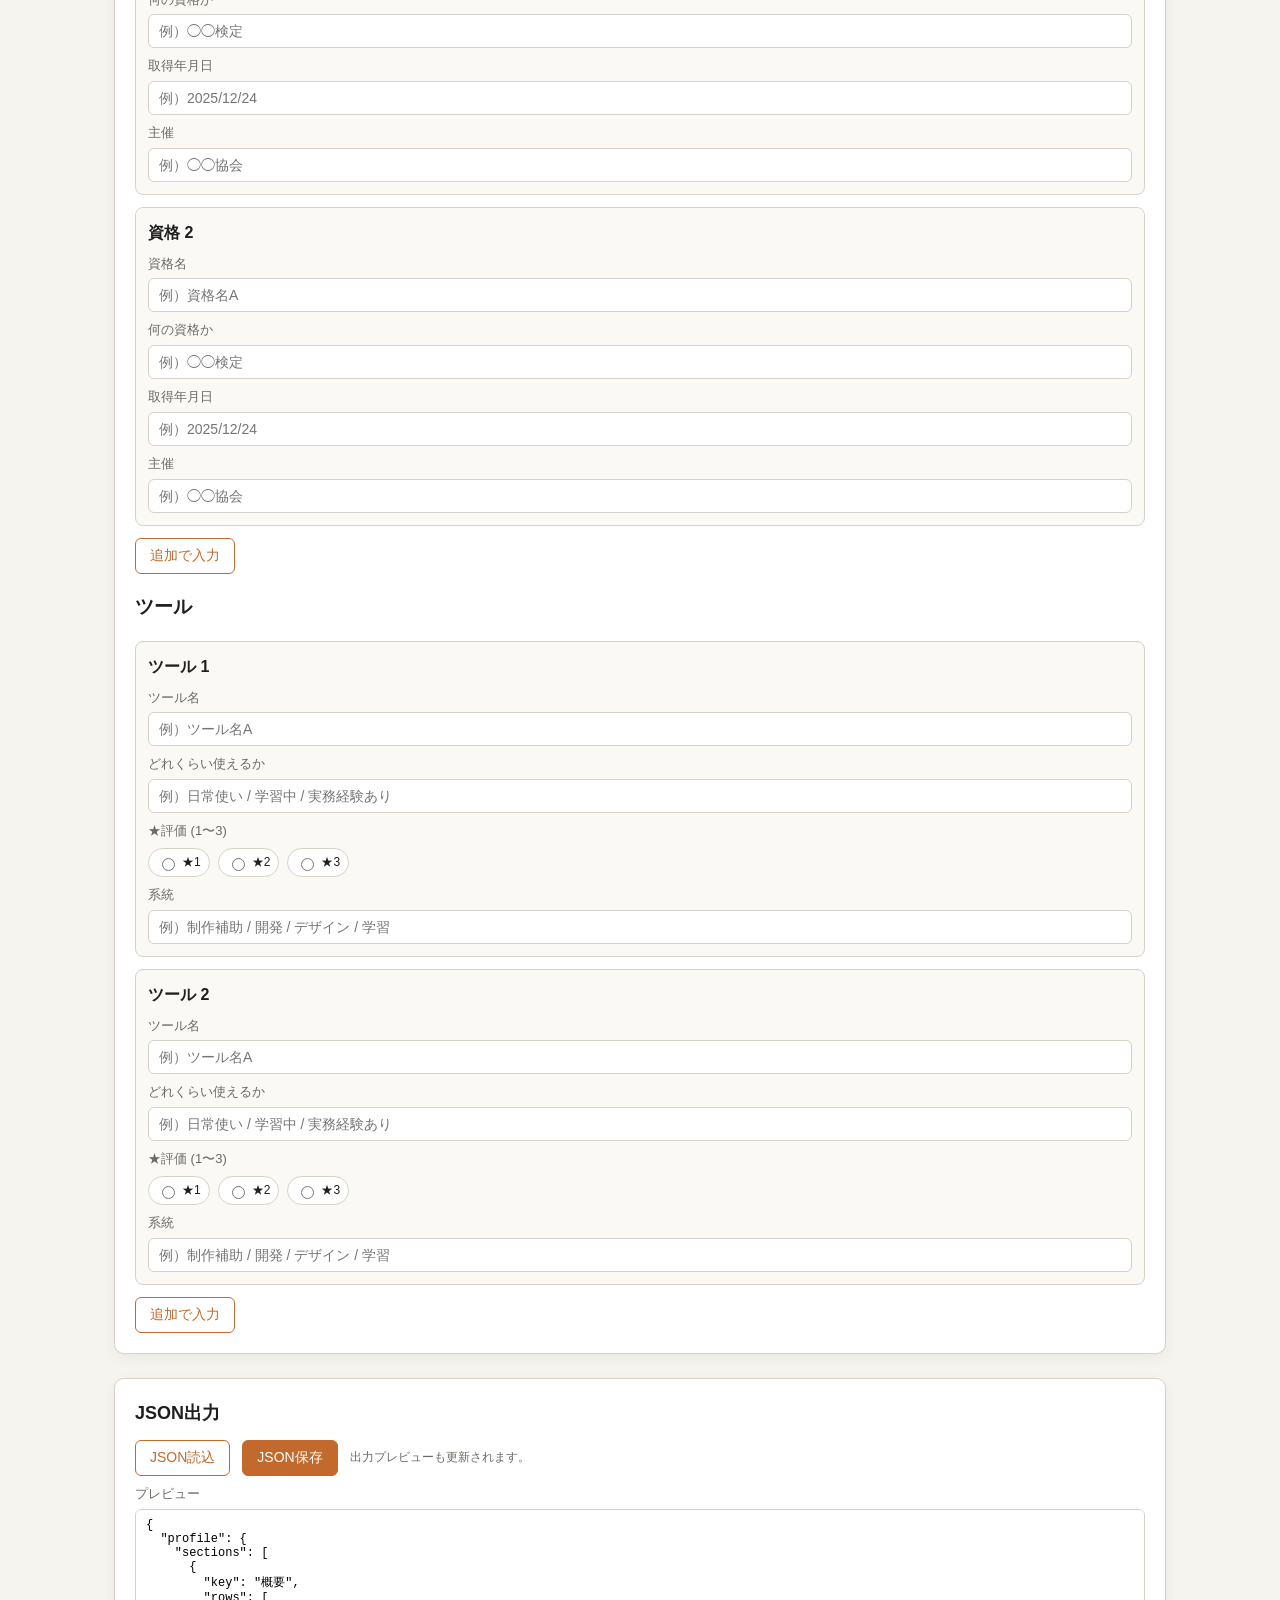
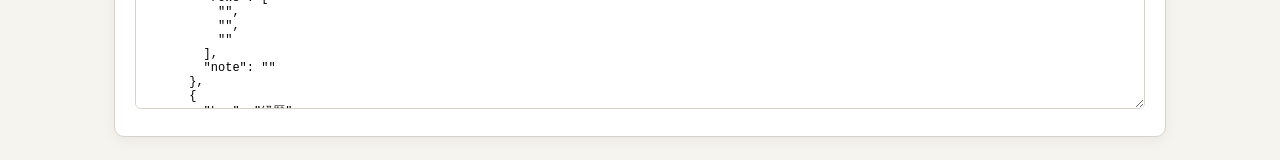
==== commit 0fb9952e: "ページ戻りリンクを作成" ====
--- a/yh_portfolio/content_editor.html
+++ b/yh_portfolio/content_editor.html
@@ -25,9 +25,34 @@
       padding: 20px 24px;
       background: #efe8dc;
       border-bottom: 1px solid var(--line);
+      display: flex;
+      align-items: flex-start;
+      justify-content: space-between;
+      gap: 16px;
     }
     header h1 { margin: 0 0 6px; font-size: 20px; }
     header p { margin: 0; color: var(--muted); font-size: 14px; }
+    .header-copy {
+      min-width: 0;
+    }
+    .header-link {
+      flex-shrink: 0;
+      display: inline-flex;
+      align-items: center;
+      color: var(--accent);
+      text-decoration: none;
+      font-size: 14px;
+      font-weight: 700;
+      border: 1px solid var(--accent);
+      border-radius: 999px;
+      padding: 8px 14px;
+      background: #fff;
+      white-space: nowrap;
+    }
+    .header-link:hover,
+    .header-link:focus-visible {
+      background: #f8ede4;
+    }
     main {
       max-width: 1100px;
       margin: 0 auto;
@@ -121,12 +146,24 @@
       font-family: ui-monospace, "SF Mono", Menlo, Consolas, monospace;
       font-size: 12px;
     }
+    @media (max-width: 720px) {
+      header {
+        flex-direction: column;
+        align-items: stretch;
+      }
+      .header-link {
+        align-self: flex-start;
+      }
+    }
   </style>
 </head>
 <body>
   <header>
-    <h1>ポートフォリオ用テキスト入力エディタ</h1>
-    <p>入力後に「JSON保存」で <code>content.json</code> をダウンロードしてください。保存したJSONを <code>yh_portfolio</code> 直下に配置すると各ページに反映されます。</p>
+    <div class="header-copy">
+      <h1>ポートフォリオ用テキスト入力エディタ</h1>
+      <p>入力後に「JSON保存」で <code>content.json</code> をダウンロードしてください。保存したJSONを <code>yh_portfolio</code> 直下に配置すると各ページに反映されます。</p>
+    </div>
+    <a class="header-link" href="profile.html">profileページに戻る</a>
   </header>
 
   <main>
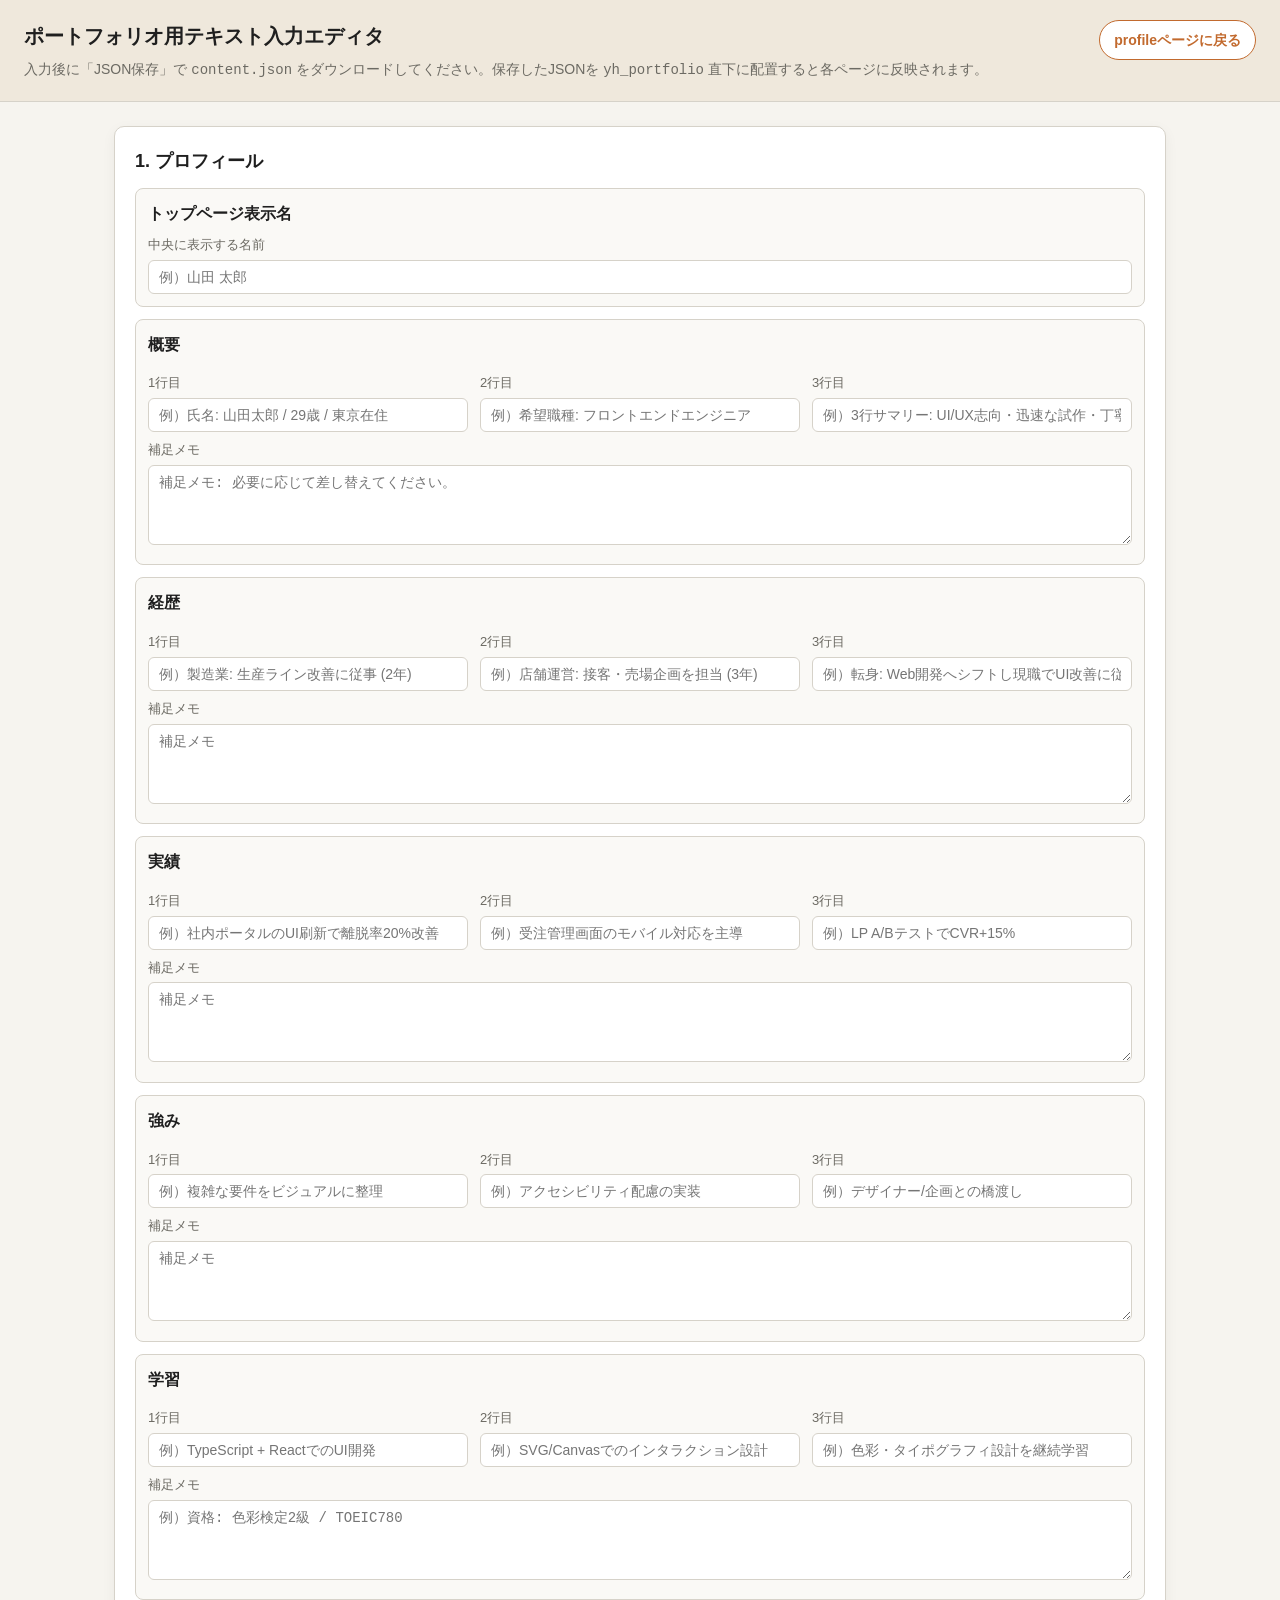
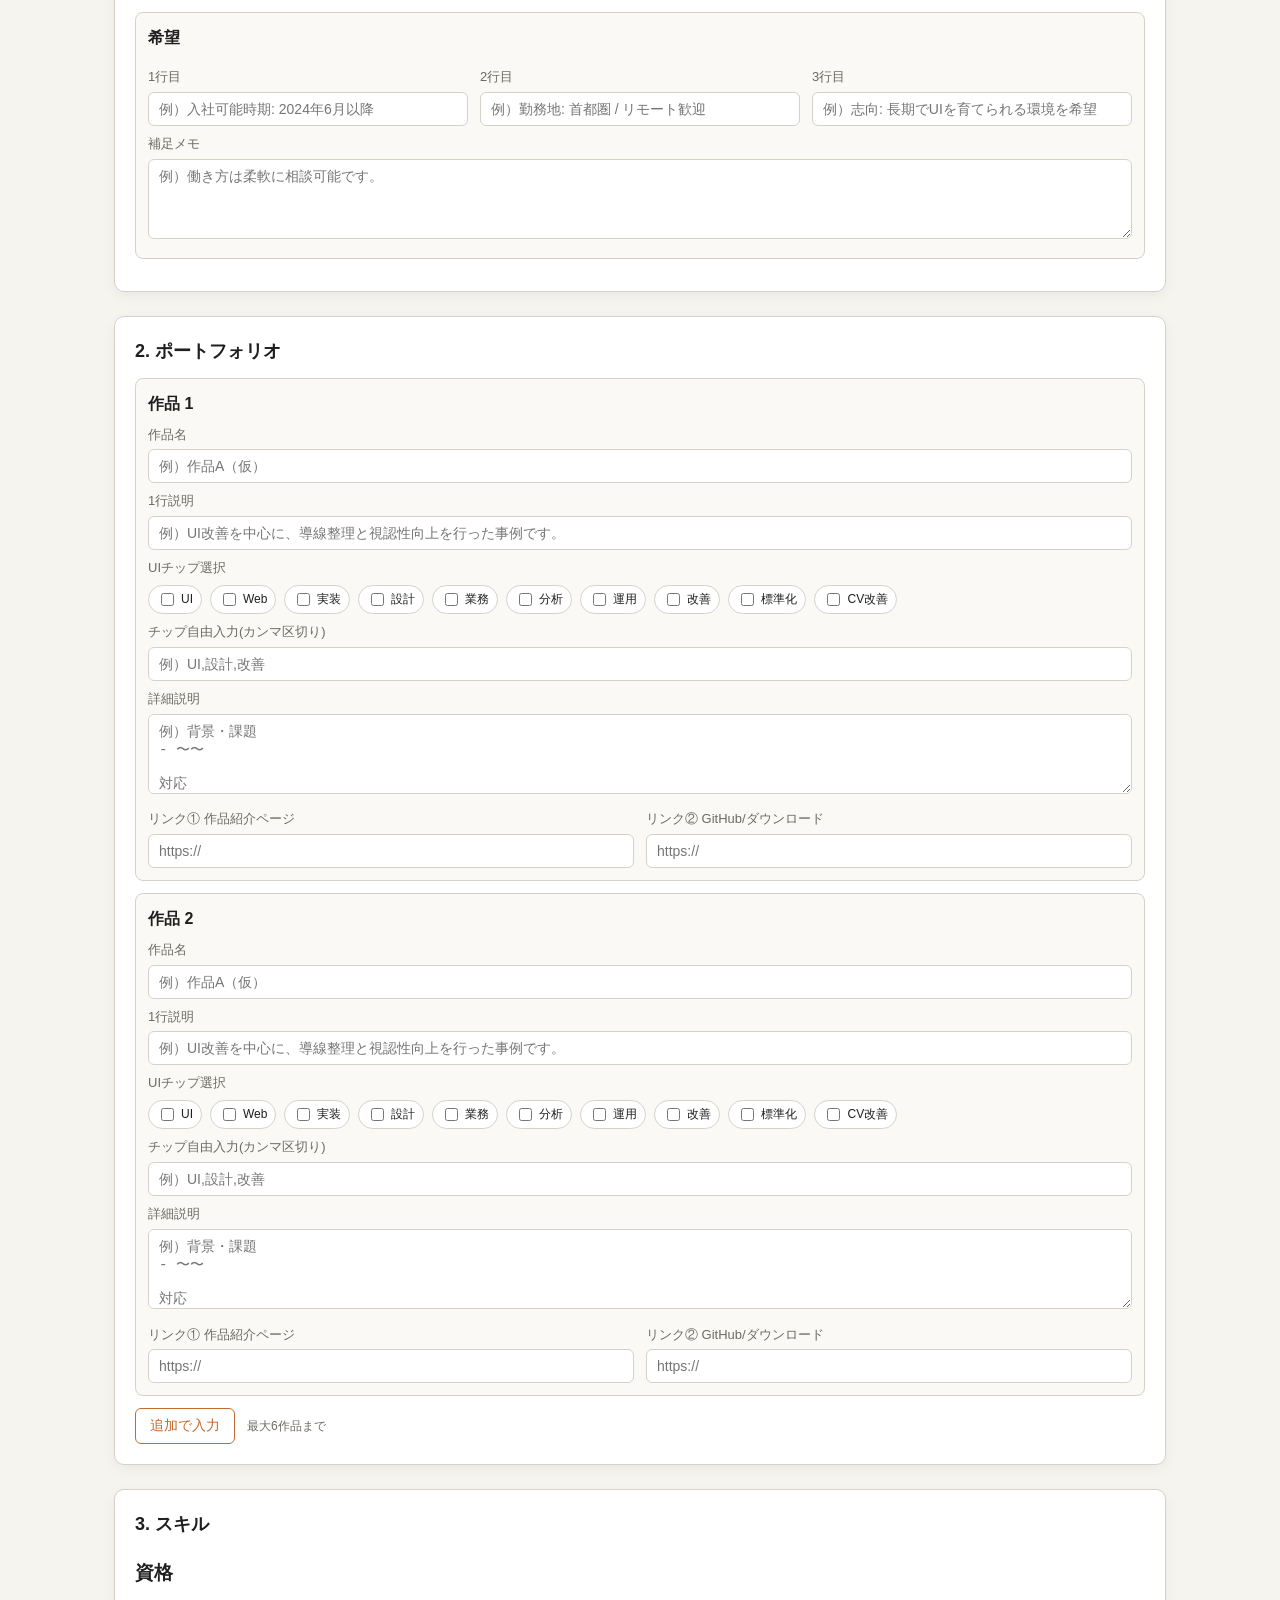
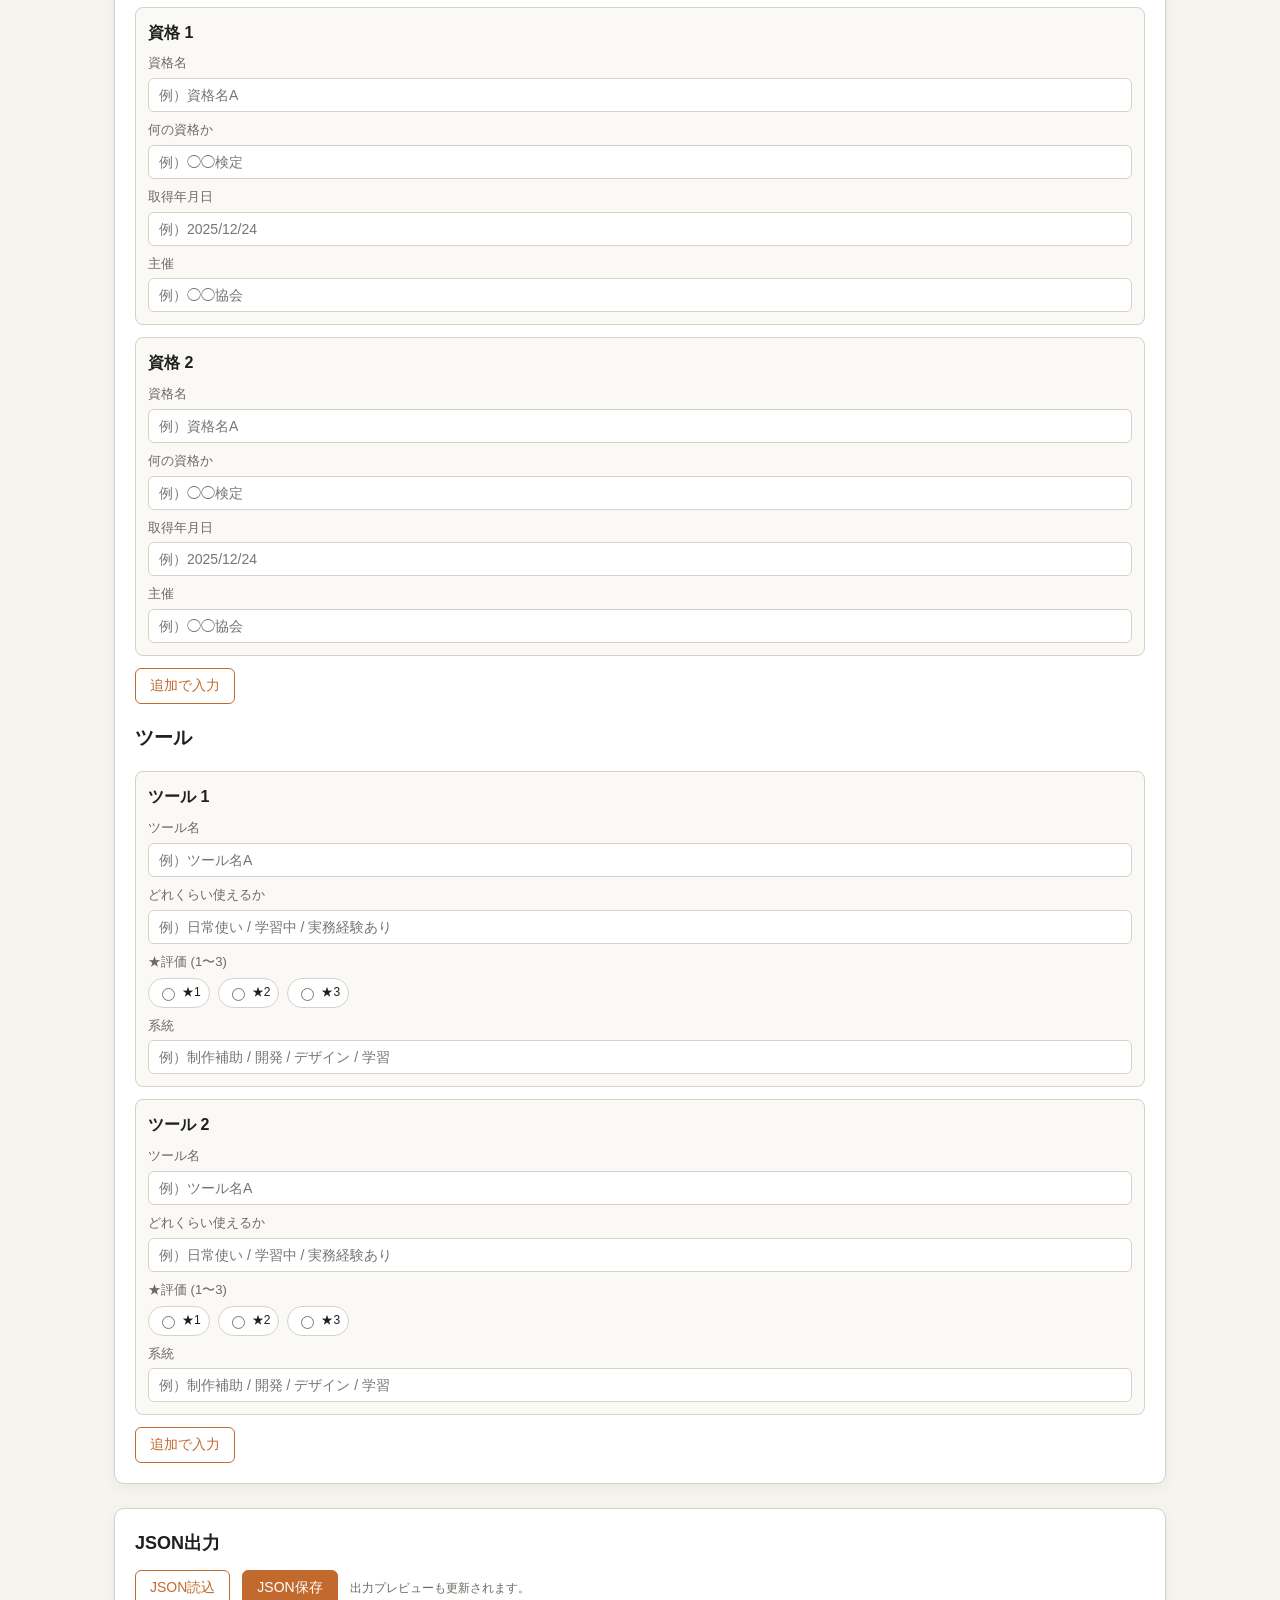
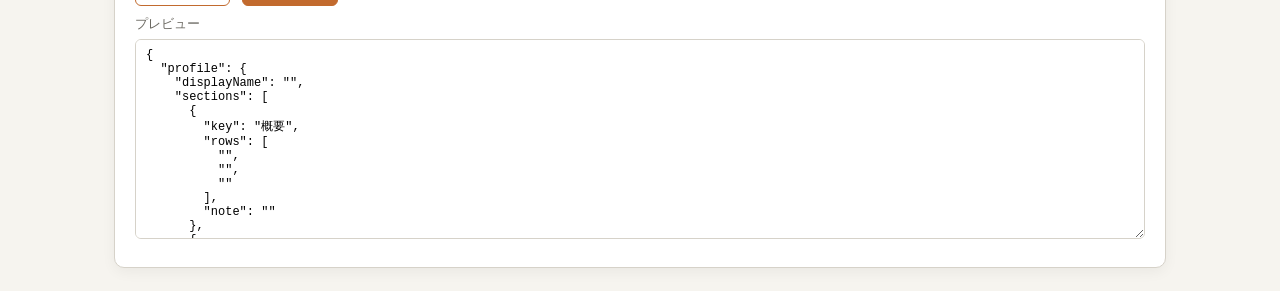
==== commit fb4cd943: "profileページに名前が表示されるように改修。それに伴いエディターも改修。" ====
--- a/yh_portfolio/content_editor.html
+++ b/yh_portfolio/content_editor.html
@@ -169,6 +169,11 @@
   <main>
     <section class="panel" id="profilePanel">
       <h2>1. プロフィール</h2>
+      <div class="group">
+        <h3>トップページ表示名</h3>
+        <label for="displayNameInput">中央に表示する名前</label>
+        <input type="text" id="displayNameInput" placeholder="例）山田 太郎" />
+      </div>
       <div id="profileSections"></div>
     </section>
 
@@ -286,6 +291,25 @@
     const jsonFileInput = document.getElementById('jsonFileInput');
     const saveJsonBtn = document.getElementById('saveJsonBtn');
     const jsonPreview = document.getElementById('jsonPreview');
+    const displayNameInput = document.getElementById('displayNameInput');
+    const profileBackLink = document.querySelector('.header-link');
+    let isDirty = false;
+    let suppressDirtyTracking = false;
+
+    function setDirty(next) {
+      isDirty = next;
+    }
+
+    function markDirtyAndRefresh() {
+      if (suppressDirtyTracking) return;
+      setDirty(true);
+      generateJson();
+    }
+
+    function confirmDiscardIfDirty() {
+      if (!isDirty) return true;
+      return window.confirm('保存していない入力内容があります。保存せずにページを離れますか？');
+    }
 
     function createProfileSection(section) {
       const wrap = document.createElement('div');
@@ -409,26 +433,32 @@
       if (count >= 6) return;
       workList.appendChild(createWorkGroup(count));
       refreshStarNames();
+      markDirtyAndRefresh();
     }
 
     function addCert() {
       const count = certList.querySelectorAll('[data-type="cert"]').length;
       certList.appendChild(createCertGroup(count));
+      markDirtyAndRefresh();
     }
 
     function addTool() {
       const count = toolList.querySelectorAll('[data-type="tool"]').length;
       toolList.appendChild(createToolGroup(count));
       refreshStarNames();
+      markDirtyAndRefresh();
     }
 
     function collectProfile() {
-      return PROFILE_KEYS.map((section) => {
+      return {
+        displayName: displayNameInput.value.trim(),
+        sections: PROFILE_KEYS.map((section) => {
         const el = profileSections.querySelector(`[data-key="${section.key}"]`);
         const rows = Array.from(el.querySelectorAll('input[data-row]')).map((input) => input.value.trim());
         const note = el.querySelector('[data-note]').value.trim();
         return { key: section.key, rows, note };
-      });
+        })
+      };
     }
 
     function collectWorks() {
@@ -491,8 +521,9 @@
 
     function generateJson() {
       const works = collectWorks();
+      const profile = collectProfile();
       const data = {
-        profile: { sections: collectProfile() },
+        profile,
         portfolio: {
           works,
           featured: works.slice(0, 3).map((w) => w.id)
@@ -518,6 +549,7 @@
       a.click();
       document.body.removeChild(a);
       URL.revokeObjectURL(url);
+      setDirty(false);
     }
 
     function refreshStarNames() {
@@ -528,7 +560,10 @@
       });
     }
 
-    function fillProfile(sections) {
+    function fillProfile(profile) {
+      if (!profile) return;
+      displayNameInput.value = typeof profile.displayName === 'string' ? profile.displayName : '';
+      const sections = profile.sections;
       if (!Array.isArray(sections)) return;
       sections.forEach((sec) => {
         const wrap = profileSections.querySelector(`[data-key="${sec.key}"]`);
@@ -610,11 +645,14 @@
     }
 
     function loadJsonObject(data) {
-      fillProfile(data?.profile?.sections);
+      suppressDirtyTracking = true;
+      fillProfile(data?.profile);
       fillWorks(data?.portfolio?.works);
       fillCerts(data?.skills?.certs);
       fillTools(data?.skills?.tools);
       generateJson();
+      suppressDirtyTracking = false;
+      setDirty(false);
     }
 
     function handleJsonFile(file) {
@@ -646,7 +684,19 @@
     loadJsonBtn.addEventListener('click', () => jsonFileInput.click());
     jsonFileInput.addEventListener('change', (e) => handleJsonFile(e.target.files[0]));
     saveJsonBtn.addEventListener('click', downloadJson);
+    document.addEventListener('input', markDirtyAndRefresh);
+    document.addEventListener('change', markDirtyAndRefresh);
+    profileBackLink.addEventListener('click', (e) => {
+      if (confirmDiscardIfDirty()) return;
+      e.preventDefault();
+    });
+    window.addEventListener('beforeunload', (e) => {
+      if (!isDirty) return;
+      e.preventDefault();
+      e.returnValue = '';
+    });
     generateJson();
+    setDirty(false);
   </script>
 </body>
 </html>
